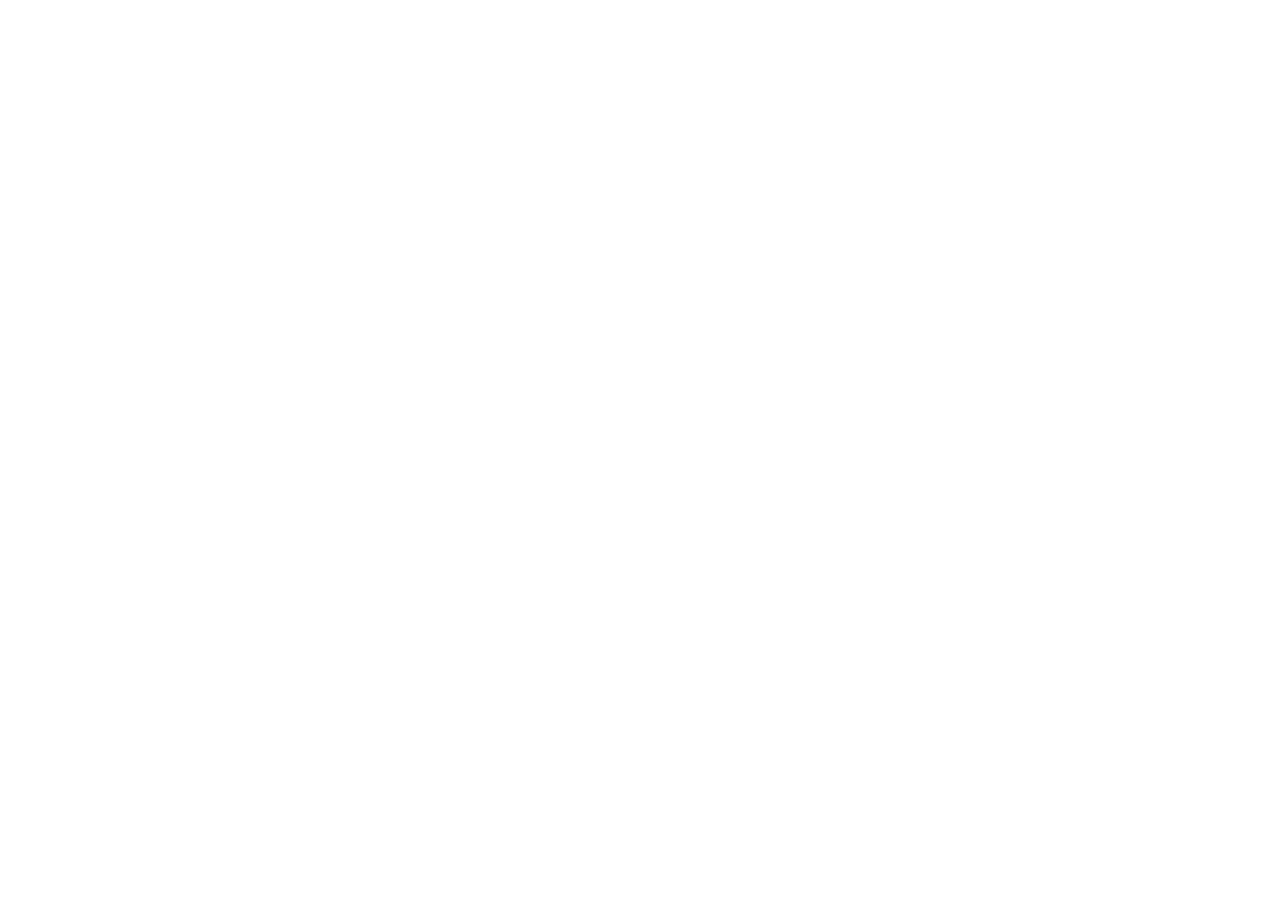
==== index.html @ 09ace7fa "First Add" ====
<!DOCTYPE html>
<html lang="en">
<head>
    <meta charset="UTF-8">
    <meta name="viewport" content="width=device-width, initial-scale=1.0">
    <meta http-equiv="X-UA-Compatible" content="ie=edge">
    <link rel="stylesheet" href="style.css">
    <title>Arrayuppg</title>
</head>
<body>
    
</body>
</html>
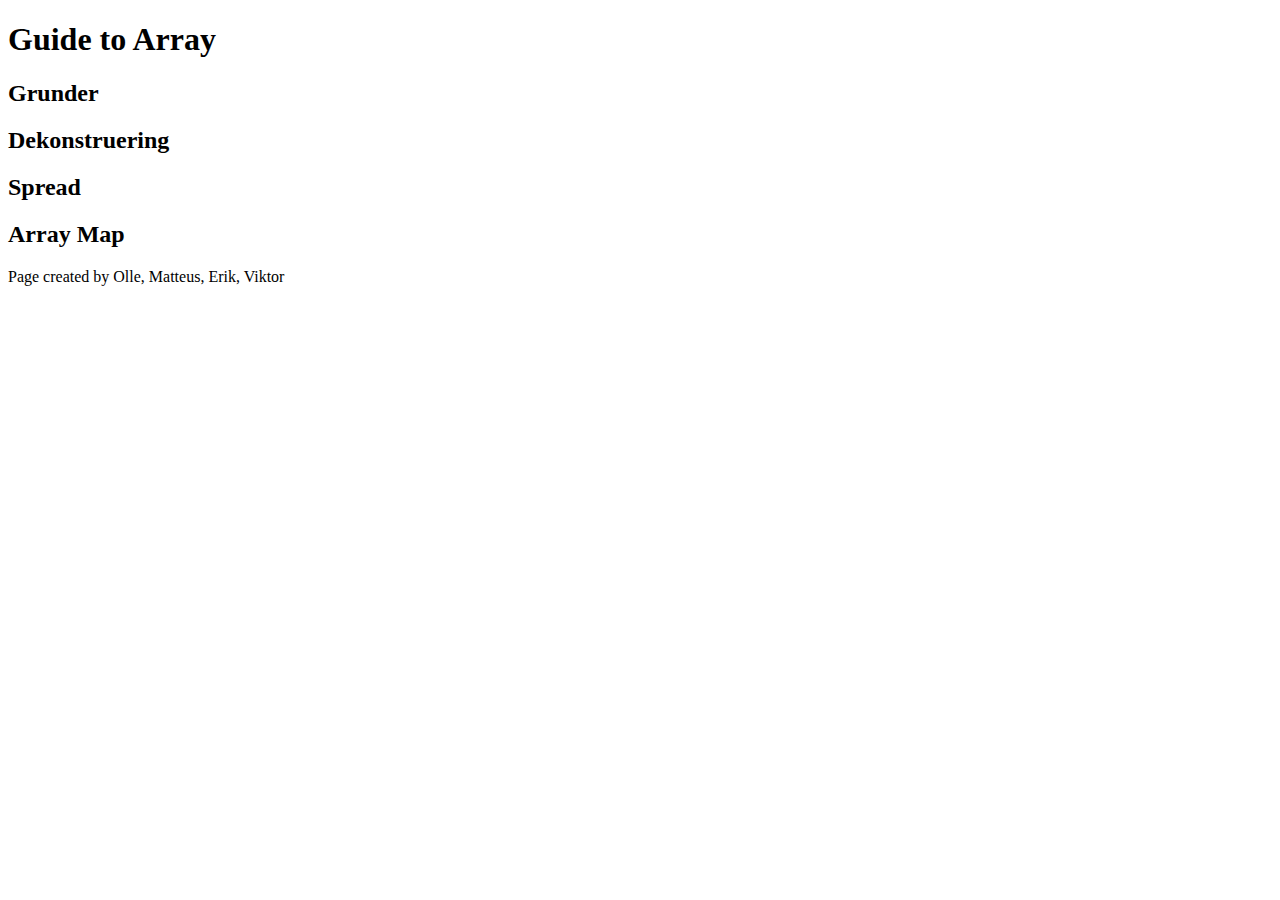
==== commit 65d5a9df: "Initial page structure push" ====
--- a/index.html
+++ b/index.html
@@ -8,6 +8,17 @@
     <title>Arrayuppg</title>
 </head>
 <body>
-    
+    <header>
+      <h1>Guide to Array</h1>
+    </header>
+    <div class="container">
+        <div class="Grunder"><h2>Grunder</h2></div>
+        <div class="Dekonstruering"><h2>Dekonstruering</h2></div>
+        <div class="Spread"><h2>Spread</h2></div>
+        <div class="Array Map"><h2>Array Map</h2></div>
+      </div>
+    <footer>
+        <p>Page created by Olle, Matteus, Erik, Viktor</p>
+    </footer>
 </body>
 </html>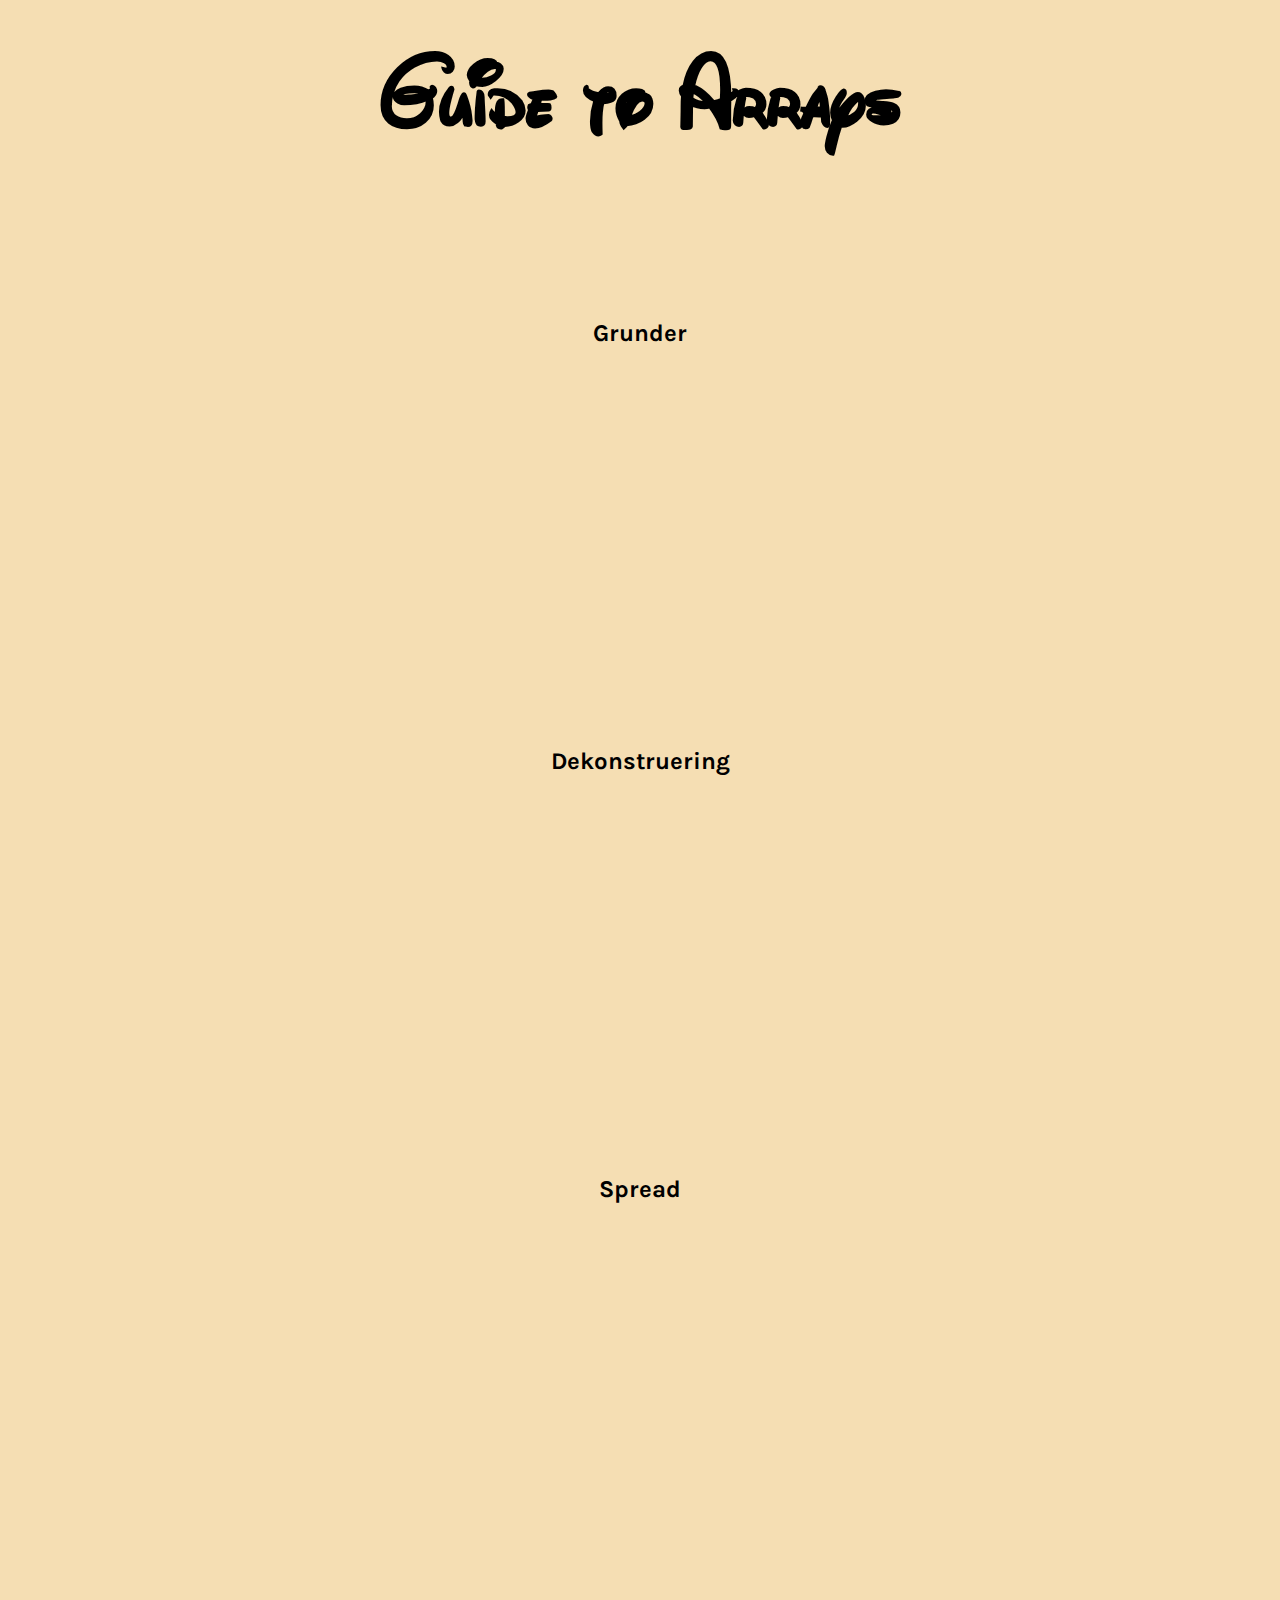
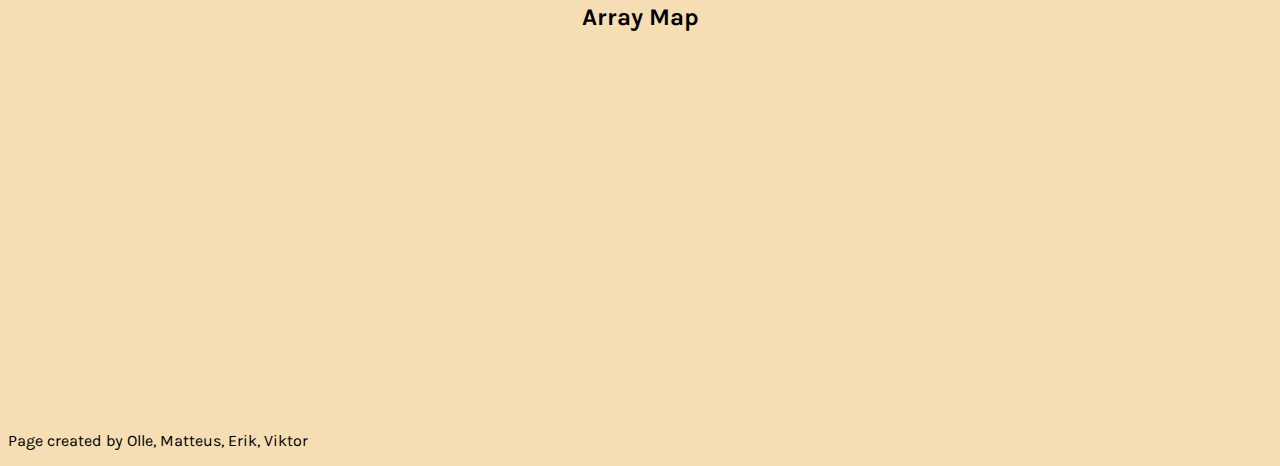
==== commit d20bede6: "Add files via upload" ====
--- a/index.html
+++ b/index.html
@@ -9,13 +9,42 @@
 </head>
 <body>
     <header>
-      <h1>Guide to Array</h1>
+      <h1>Guide to Arrays</h1>
     </header>
     <div class="container">
-        <div class="Grunder"><h2>Grunder</h2></div>
-        <div class="Dekonstruering"><h2>Dekonstruering</h2></div>
-        <div class="Spread"><h2>Spread</h2></div>
-        <div class="Array Map"><h2>Array Map</h2></div>
+
+        <li class="Grunder">
+          <h2>Grunder</h2>
+          <p>
+            
+          </p>
+        </li>
+
+        <li class="Dekonstruering">
+          <h2>Dekonstruering</h2>
+          <p> 
+
+          </p>
+        </li>
+
+
+        <li class="Spread">
+          <h2>Spread</h2>
+          <p>
+
+          </p>
+        </li>
+
+
+        <li class="ArrayMap">
+          <h2>Array Map</h2>
+          <p>
+
+
+          </p>
+        </li>
+
+
       </div>
     <footer>
         <p>Page created by Olle, Matteus, Erik, Viktor</p>
--- a/style.css
+++ b/style.css
@@ -0,0 +1,61 @@
+@font-face{
+    font-family: KarlaB;
+    src:url(Karla-Bold.ttf)
+}
+
+@font-face{
+    font-family: Karla;
+    src:url(Karla-Regular.ttf)
+}
+
+@font-face{
+    font-family: Walt;
+    src:url(waltograph42.otf)
+}
+
+body{
+    background-color: wheat;
+}
+
+.container{
+
+}
+
+.Grunder{
+
+}
+
+.Dekonstruering{
+
+}
+
+.Spread{
+
+}
+
+.ArrayMap{
+
+}
+
+h1{
+    text-align: center;
+    font-size: 100px;
+    margin-bottom: 175px;
+    font-family: Walt;
+}
+
+li{
+    list-style: none;
+    margin-bottom: 400px;
+    
+}
+
+li h2{
+    text-align: center;
+    margin-bottom: 75px;
+    font-family: KarlaB;
+}
+
+p{
+    font-family: Karla;
+}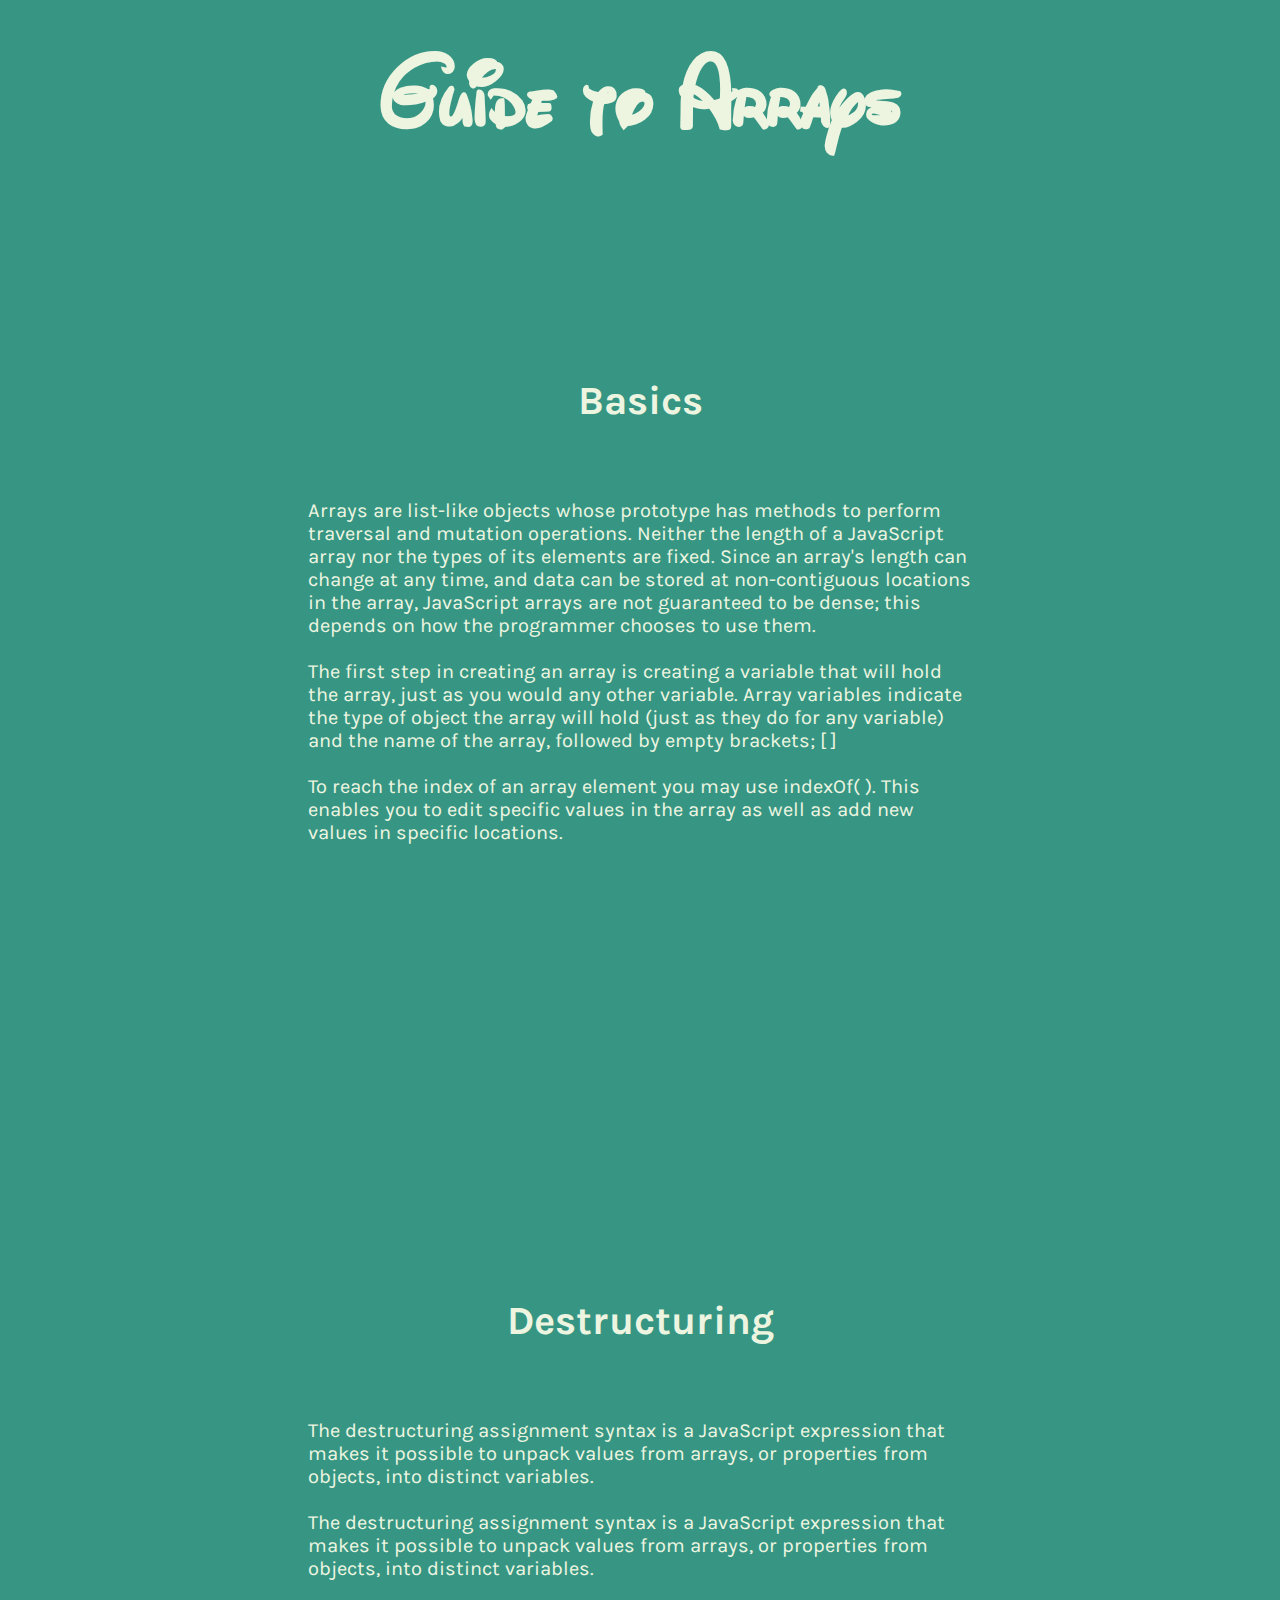
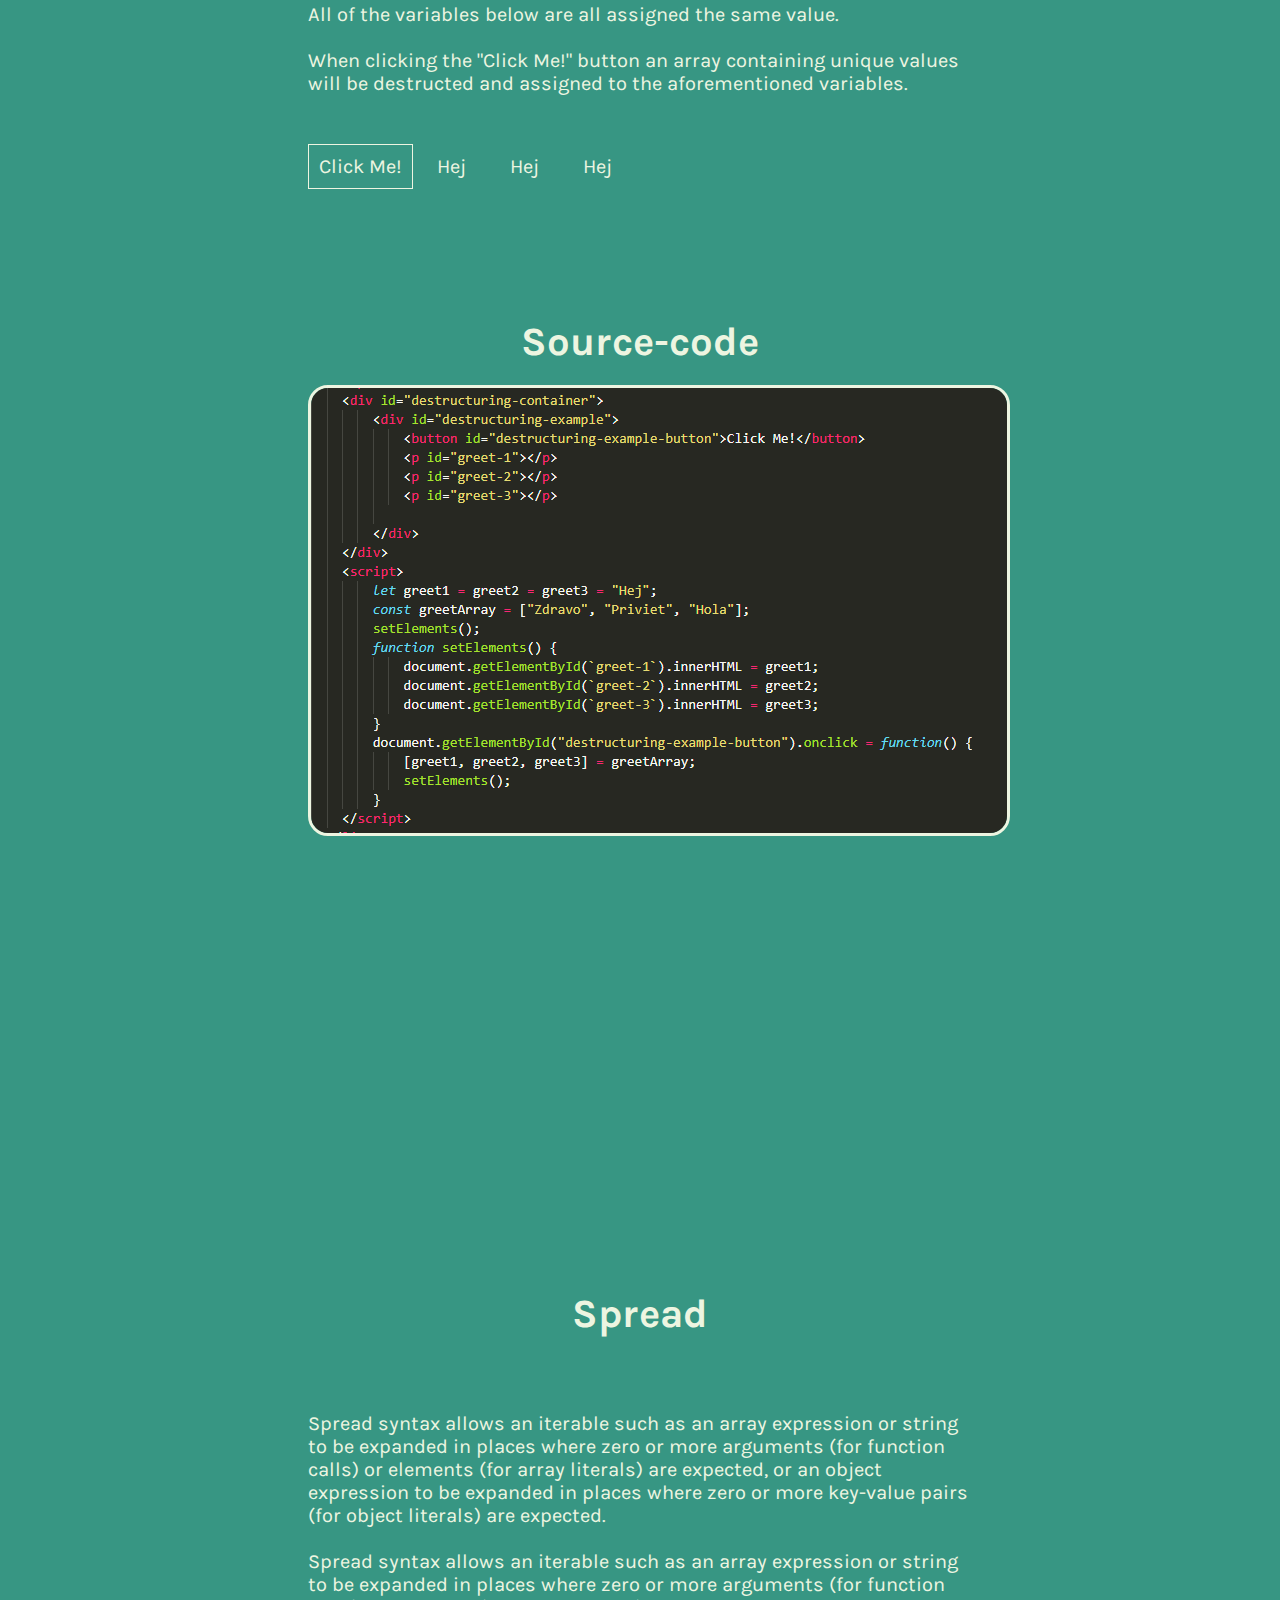
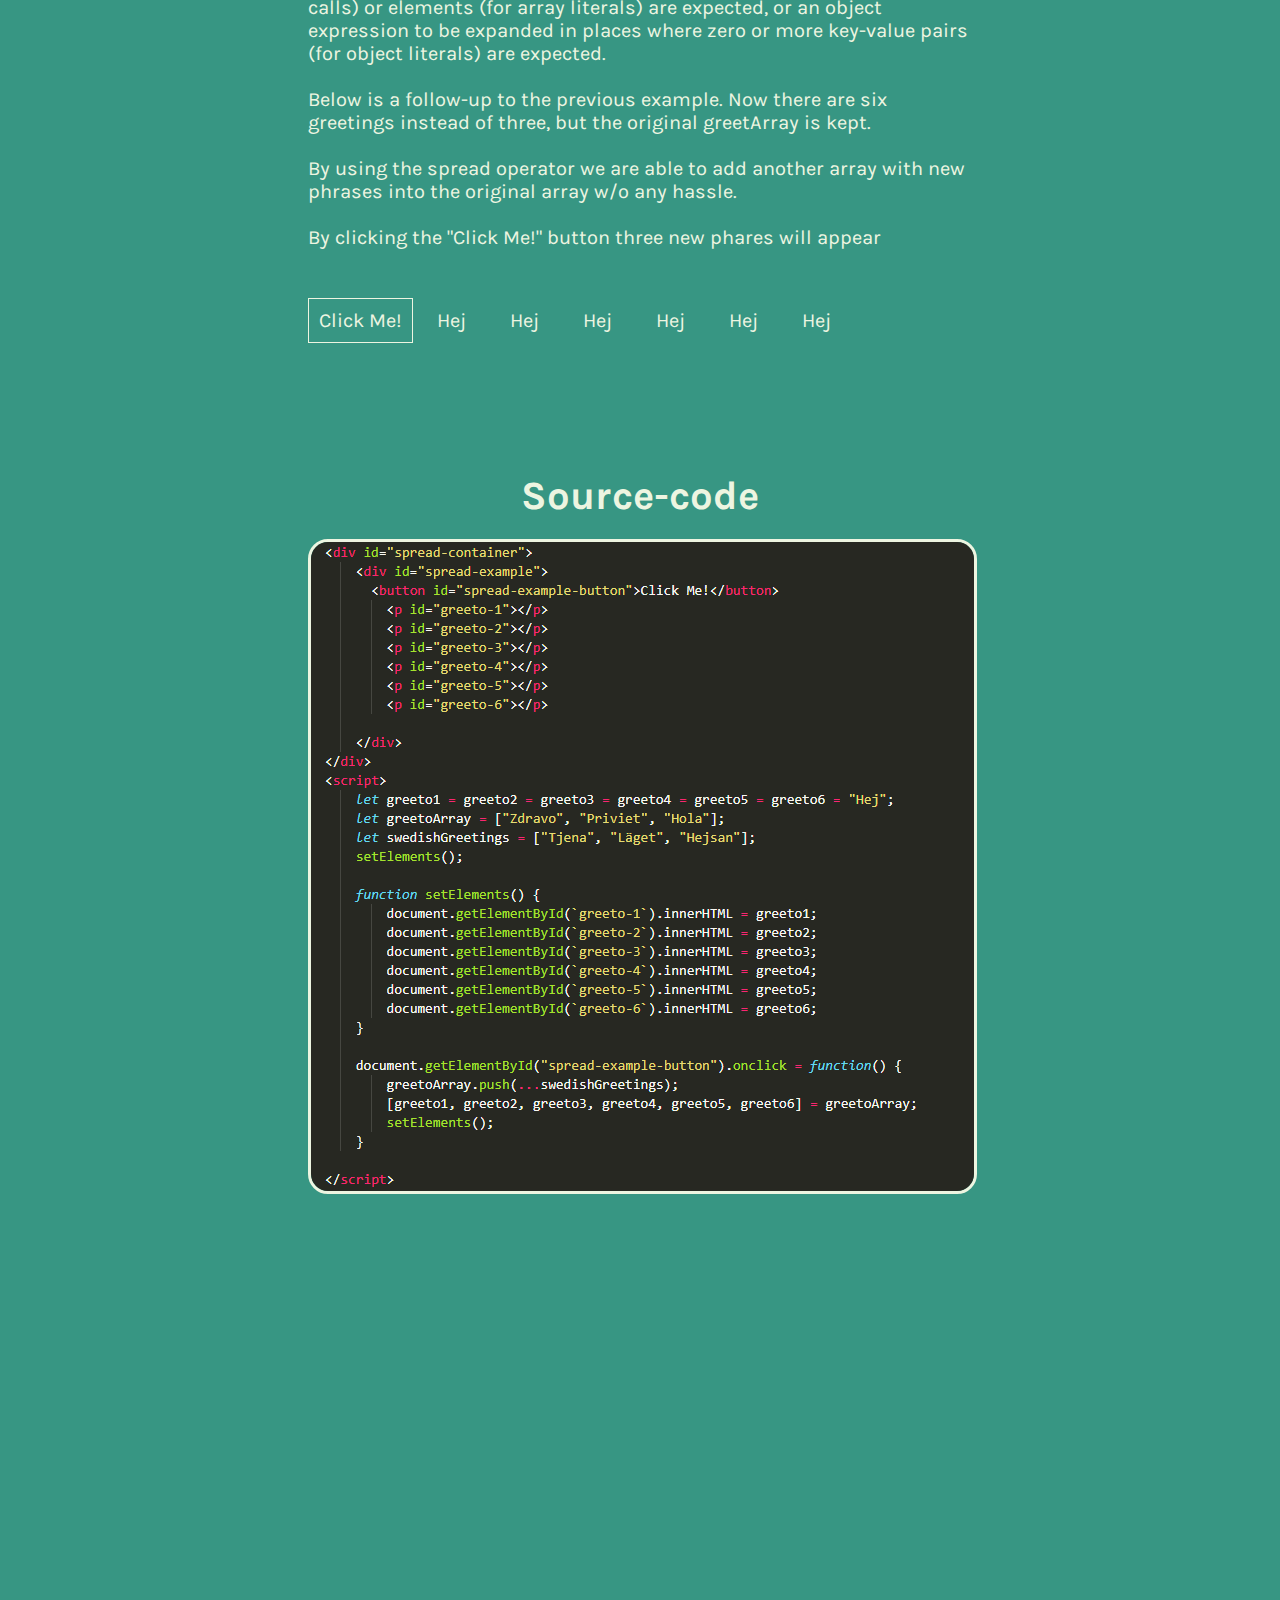
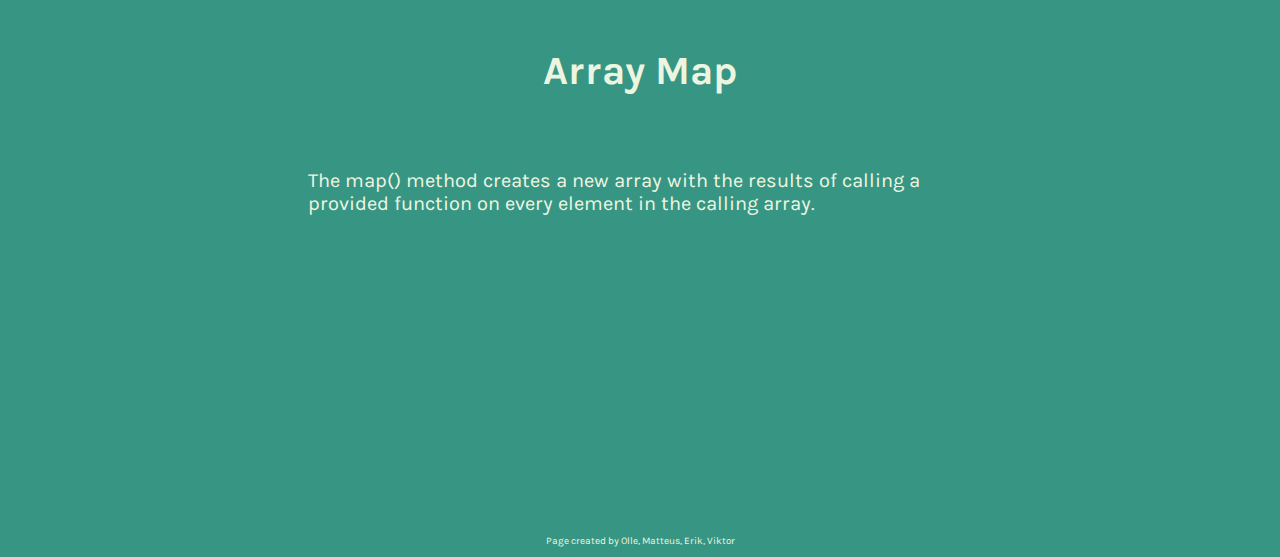
==== commit cf34c849: "Add files via upload" ====
--- a/index.html
+++ b/index.html
@@ -14,31 +14,148 @@
     <div class="container">
 
         <li class="Grunder">
-          <h2>Grunder</h2>
+          <h2>Basics</h2>
           <p>
-            
+              Arrays are list-like objects whose prototype 
+              has methods to perform traversal and mutation 
+              operations. Neither the length of a JavaScript 
+              array nor the types of its elements are fixed. 
+              Since an array's length can change at any time, 
+              and data can be stored at non-contiguous locations
+               in the array, JavaScript arrays are not guaranteed 
+               to be dense; this depends on how the programmer 
+               chooses to use them.
+               <br><br>
+               The first step in creating an array is creating a 
+               variable that will hold the array, just as you would 
+               any other variable. Array variables indicate the type 
+               of object the array will hold (just as they do for any 
+               variable) and the name of the array, followed by empty 
+               brackets; [ ]
+              <br><br>
+              To reach the index of an array element you may use indexOf( ). 
+              This enables you to edit specific values in the array as well 
+              as add new values in specific locations. 
+
           </p>
         </li>
 
         <li class="Dekonstruering">
-          <h2>Dekonstruering</h2>
+          <h2>Destructuring</h2>
           <p> 
-
+              The destructuring assignment syntax is a 
+              JavaScript expression that makes it possible to 
+              unpack values from arrays, or properties from objects, 
+              into distinct variables.
+              <br><br>
+              The destructuring assignment syntax is a JavaScript 
+              expression that makes it possible to unpack values 
+              from arrays, or properties from objects, into distinct 
+              variables.
+              <br><br>
+              All of the variables below are all assigned the same value.
+              <br><br>
+              When clicking the "Click Me!" button an array containing 
+              unique values will be destructed and assigned to the aforementioned 
+              variables.
           </p>
+          <div id="destructuring-container">
+              <div id="destructuring-example">
+                  <button id="destructuring-example-button">Click Me!</button>
+                  <p id="greet-1"></p>
+                  <p id="greet-2"></p>
+                  <p id="greet-3"></p>
+                  
+              </div>
+          </div>
+          <script>
+              let greet1 = greet2 = greet3 = "Hej";
+              const greetArray = ["Zdravo", "Priviet", "Hola"];
+              setElements();
+              function setElements() {
+                  document.getElementById(`greet-1`).innerHTML = greet1;
+                  document.getElementById(`greet-2`).innerHTML = greet2;
+                  document.getElementById(`greet-3`).innerHTML = greet3;
+              }
+              document.getElementById("destructuring-example-button").onclick = function() {
+                  [greet1, greet2, greet3] = greetArray;
+                  setElements();
+              }
+          </script>
+          <h2>Source-code</h2>
+          <img src="Skärmklipp-destructuring.PNG"/>
         </li>
-
 
         <li class="Spread">
           <h2>Spread</h2>
           <p>
-
+              Spread syntax allows an iterable such as an array expression 
+              or string to be expanded in places where zero or more arguments 
+              (for function calls) or elements (for array literals) are expected, 
+              or an object expression to be expanded in places where zero or more 
+              key-value pairs (for object literals) are expected.
+              <br><br>
+              Spread syntax allows an iterable such as an array expression or 
+              string to be expanded in places where zero or more arguments (for 
+              function calls) or elements (for array literals) are expected, or 
+              an object expression to be expanded in places where zero or more 
+              key-value pairs (for object literals) are expected.
+              <br><br>
+              Below is a follow-up to the previous example. Now there are six 
+              greetings instead of three, but the original greetArray is kept.
+              <br><br>
+              By using the spread operator we are able to add another array 
+              with new phrases into the original array w/o any hassle.
+              <br><br>
+              By clicking the "Click Me!" button three new phares will appear
           </p>
+          <div id="spread-container">
+              <div id="spread-example">
+                <button id="spread-example-button">Click Me!</button>
+                  <p id="greeto-1"></p>
+                  <p id="greeto-2"></p>
+                  <p id="greeto-3"></p>
+                  <p id="greeto-4"></p>
+                  <p id="greeto-5"></p>
+                  <p id="greeto-6"></p>
+                  
+              </div>
+          </div>
+          <script>
+              let greeto1 = greeto2 = greeto3 = greeto4 = greeto5 = greeto6 = "Hej";
+              let greetoArray = ["Zdravo", "Priviet", "Hola"];
+              let swedishGreetings = ["Tjena", "Läget", "Hejsan"];
+              setElements();
+          
+              function setElements() {
+                  document.getElementById(`greeto-1`).innerHTML = greeto1;
+                  document.getElementById(`greeto-2`).innerHTML = greeto2;
+                  document.getElementById(`greeto-3`).innerHTML = greeto3;
+                  document.getElementById(`greeto-4`).innerHTML = greeto4;
+                  document.getElementById(`greeto-5`).innerHTML = greeto5;
+                  document.getElementById(`greeto-6`).innerHTML = greeto6;
+              }
+          
+              document.getElementById("spread-example-button").onclick = function() {
+                  greetoArray.push(...swedishGreetings);
+                  [greeto1, greeto2, greeto3, greeto4, greeto5, greeto6] = greetoArray;
+                  setElements();
+              }
+                  
+          </script>
+          <h2>Source-code</h2>
+          <img src="Skärmklipp-Spread.PNG"/>
+      
         </li>
 
 
         <li class="ArrayMap">
           <h2>Array Map</h2>
           <p>
+              The map() method creates a new array with the results of 
+              calling a provided function on every element in the calling 
+              array.
+
 
 
           </p>
--- a/style.css
+++ b/style.css
@@ -13,49 +13,90 @@
     src:url(waltograph42.otf)
 }
 
-body{
-    background-color: wheat;
+@font-face{
+    font-family: MN;
+    src:url(Mella\ Nissa.ttf)
 }
 
-.container{
-
+body{
+    background-color: #379683;
+    color:#edf5e1;
 }
 
-.Grunder{
-
-}
-
-.Dekonstruering{
-
-}
-
-.Spread{
-
-}
-
-.ArrayMap{
-
-}
 
 h1{
     text-align: center;
     font-size: 100px;
-    margin-bottom: 175px;
+    margin-bottom: 100px;
     font-family: Walt;
+    color: #edf5e1;
 }
 
 li{
     list-style: none;
-    margin-bottom: 400px;
-    
+    margin-bottom: 200px;
+    padding: 100px;
+    margin-left: 200px;
+    margin-right: 200px
 }
+
+li p{
+    font-size: 20px;
+}
+
 
 li h2{
     text-align: center;
     margin-bottom: 75px;
     font-family: KarlaB;
+    font-size: 40px;
+    color: #edf5e1;
 }
 
 p{
     font-family: Karla;
-}+}
+
+footer{
+    font-size: 10px;
+    text-align: center;
+}
+
+#greet-1, #greet-2, #greet-3, #greet-4, #greet-5, #greet-6, #greeto-1, #greeto-2, #greeto-3, #greeto-4, #greeto-5, #greeto-6 {
+    display: inline-block;
+    padding: 20px;
+}
+
+#destructuring-example-button, #spread-example-button{
+    color:#edf5e1;
+    background-color:transparent;
+    padding: 10px;
+    border: 1px solid #edf5e1;
+    font-family: Karla;
+    font-size: 20px;
+    transition: .5s;
+    outline: none;
+}
+
+#destructuring-example-button:hover, #spread-example-button:hover{
+transform: scale(1.1);
+transition: .5s;
+cursor: pointer;
+}
+
+img{
+    margin: 20px;
+    display: block;
+    margin-left: auto;
+    margin-right: auto;
+    border: 3px solid #edf5e1;
+    border-radius: 20px;
+}
+
+li h2:nth-of-type(2){
+    margin-bottom: 10px;
+    margin-top: 100px;
+}
+
+
+
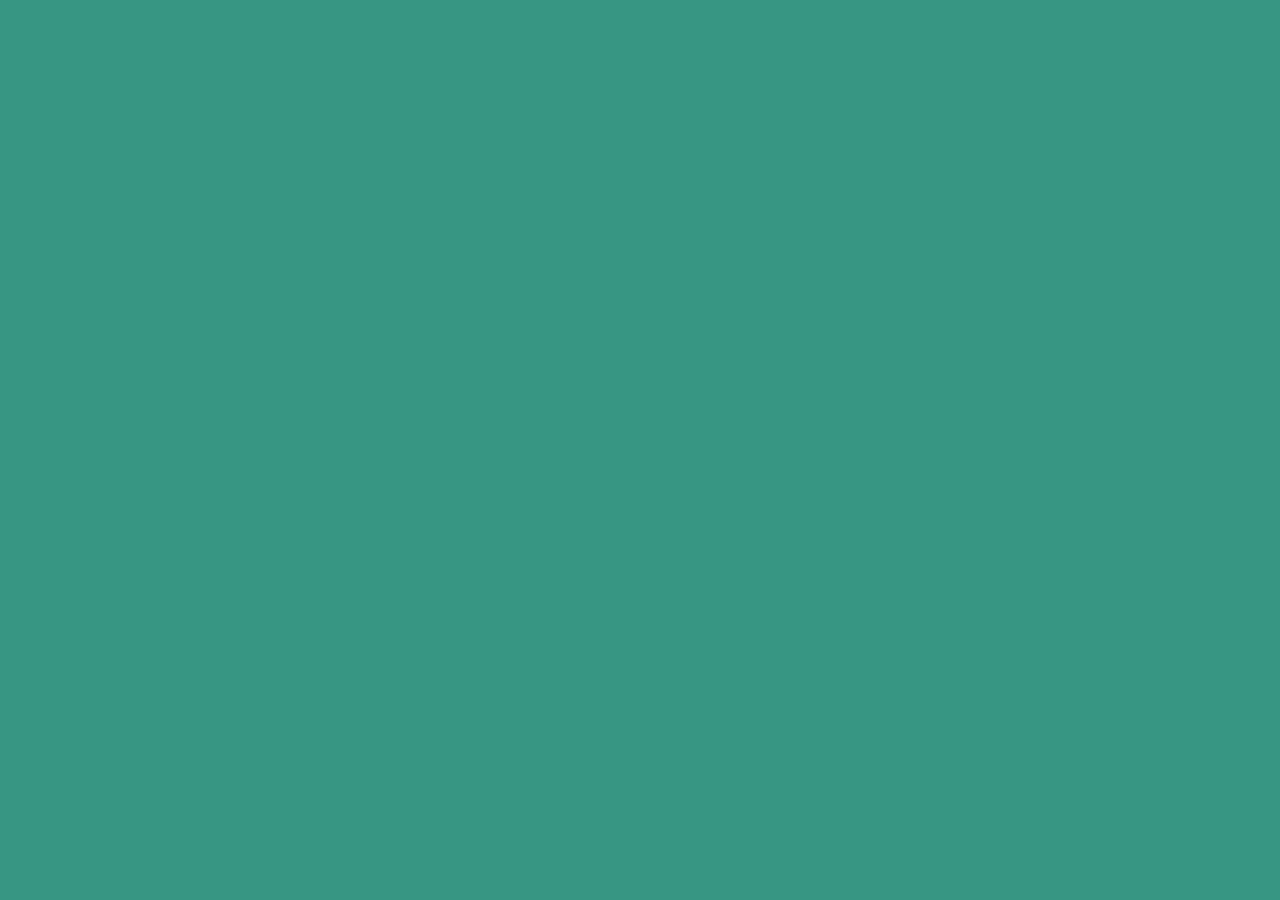
==== commit 87d28975: "array map" ====
--- a/index.html
+++ b/index.html
@@ -5,166 +5,11 @@
     <meta name="viewport" content="width=device-width, initial-scale=1.0">
     <meta http-equiv="X-UA-Compatible" content="ie=edge">
     <link rel="stylesheet" href="style.css">
+    <script src="array_map.js"></script>
     <title>Arrayuppg</title>
 </head>
 <body>
-    <header>
-      <h1>Guide to Arrays</h1>
-    </header>
-    <div class="container">
-
-        <li class="Grunder">
-          <h2>Basics</h2>
-          <p>
-              Arrays are list-like objects whose prototype 
-              has methods to perform traversal and mutation 
-              operations. Neither the length of a JavaScript 
-              array nor the types of its elements are fixed. 
-              Since an array's length can change at any time, 
-              and data can be stored at non-contiguous locations
-               in the array, JavaScript arrays are not guaranteed 
-               to be dense; this depends on how the programmer 
-               chooses to use them.
-               <br><br>
-               The first step in creating an array is creating a 
-               variable that will hold the array, just as you would 
-               any other variable. Array variables indicate the type 
-               of object the array will hold (just as they do for any 
-               variable) and the name of the array, followed by empty 
-               brackets; [ ]
-              <br><br>
-              To reach the index of an array element you may use indexOf( ). 
-              This enables you to edit specific values in the array as well 
-              as add new values in specific locations. 
-
-          </p>
-        </li>
-
-        <li class="Dekonstruering">
-          <h2>Destructuring</h2>
-          <p> 
-              The destructuring assignment syntax is a 
-              JavaScript expression that makes it possible to 
-              unpack values from arrays, or properties from objects, 
-              into distinct variables.
-              <br><br>
-              The destructuring assignment syntax is a JavaScript 
-              expression that makes it possible to unpack values 
-              from arrays, or properties from objects, into distinct 
-              variables.
-              <br><br>
-              All of the variables below are all assigned the same value.
-              <br><br>
-              When clicking the "Click Me!" button an array containing 
-              unique values will be destructed and assigned to the aforementioned 
-              variables.
-          </p>
-          <div id="destructuring-container">
-              <div id="destructuring-example">
-                  <button id="destructuring-example-button">Click Me!</button>
-                  <p id="greet-1"></p>
-                  <p id="greet-2"></p>
-                  <p id="greet-3"></p>
-                  
-              </div>
-          </div>
-          <script>
-              let greet1 = greet2 = greet3 = "Hej";
-              const greetArray = ["Zdravo", "Priviet", "Hola"];
-              setElements();
-              function setElements() {
-                  document.getElementById(`greet-1`).innerHTML = greet1;
-                  document.getElementById(`greet-2`).innerHTML = greet2;
-                  document.getElementById(`greet-3`).innerHTML = greet3;
-              }
-              document.getElementById("destructuring-example-button").onclick = function() {
-                  [greet1, greet2, greet3] = greetArray;
-                  setElements();
-              }
-          </script>
-          <h2>Source-code</h2>
-          <img src="Skärmklipp-destructuring.PNG"/>
-        </li>
-
-        <li class="Spread">
-          <h2>Spread</h2>
-          <p>
-              Spread syntax allows an iterable such as an array expression 
-              or string to be expanded in places where zero or more arguments 
-              (for function calls) or elements (for array literals) are expected, 
-              or an object expression to be expanded in places where zero or more 
-              key-value pairs (for object literals) are expected.
-              <br><br>
-              Spread syntax allows an iterable such as an array expression or 
-              string to be expanded in places where zero or more arguments (for 
-              function calls) or elements (for array literals) are expected, or 
-              an object expression to be expanded in places where zero or more 
-              key-value pairs (for object literals) are expected.
-              <br><br>
-              Below is a follow-up to the previous example. Now there are six 
-              greetings instead of three, but the original greetArray is kept.
-              <br><br>
-              By using the spread operator we are able to add another array 
-              with new phrases into the original array w/o any hassle.
-              <br><br>
-              By clicking the "Click Me!" button three new phares will appear
-          </p>
-          <div id="spread-container">
-              <div id="spread-example">
-                <button id="spread-example-button">Click Me!</button>
-                  <p id="greeto-1"></p>
-                  <p id="greeto-2"></p>
-                  <p id="greeto-3"></p>
-                  <p id="greeto-4"></p>
-                  <p id="greeto-5"></p>
-                  <p id="greeto-6"></p>
-                  
-              </div>
-          </div>
-          <script>
-              let greeto1 = greeto2 = greeto3 = greeto4 = greeto5 = greeto6 = "Hej";
-              let greetoArray = ["Zdravo", "Priviet", "Hola"];
-              let swedishGreetings = ["Tjena", "Läget", "Hejsan"];
-              setElements();
-          
-              function setElements() {
-                  document.getElementById(`greeto-1`).innerHTML = greeto1;
-                  document.getElementById(`greeto-2`).innerHTML = greeto2;
-                  document.getElementById(`greeto-3`).innerHTML = greeto3;
-                  document.getElementById(`greeto-4`).innerHTML = greeto4;
-                  document.getElementById(`greeto-5`).innerHTML = greeto5;
-                  document.getElementById(`greeto-6`).innerHTML = greeto6;
-              }
-          
-              document.getElementById("spread-example-button").onclick = function() {
-                  greetoArray.push(...swedishGreetings);
-                  [greeto1, greeto2, greeto3, greeto4, greeto5, greeto6] = greetoArray;
-                  setElements();
-              }
-                  
-          </script>
-          <h2>Source-code</h2>
-          <img src="Skärmklipp-Spread.PNG"/>
-      
-        </li>
-
-
-        <li class="ArrayMap">
-          <h2>Array Map</h2>
-          <p>
-              The map() method creates a new array with the results of 
-              calling a provided function on every element in the calling 
-              array.
-
-
-
-          </p>
-        </li>
-
-
-      </div>
-    <footer>
-        <p>Page created by Olle, Matteus, Erik, Viktor</p>
-    </footer>
+ 
+    
 </body>
 </html>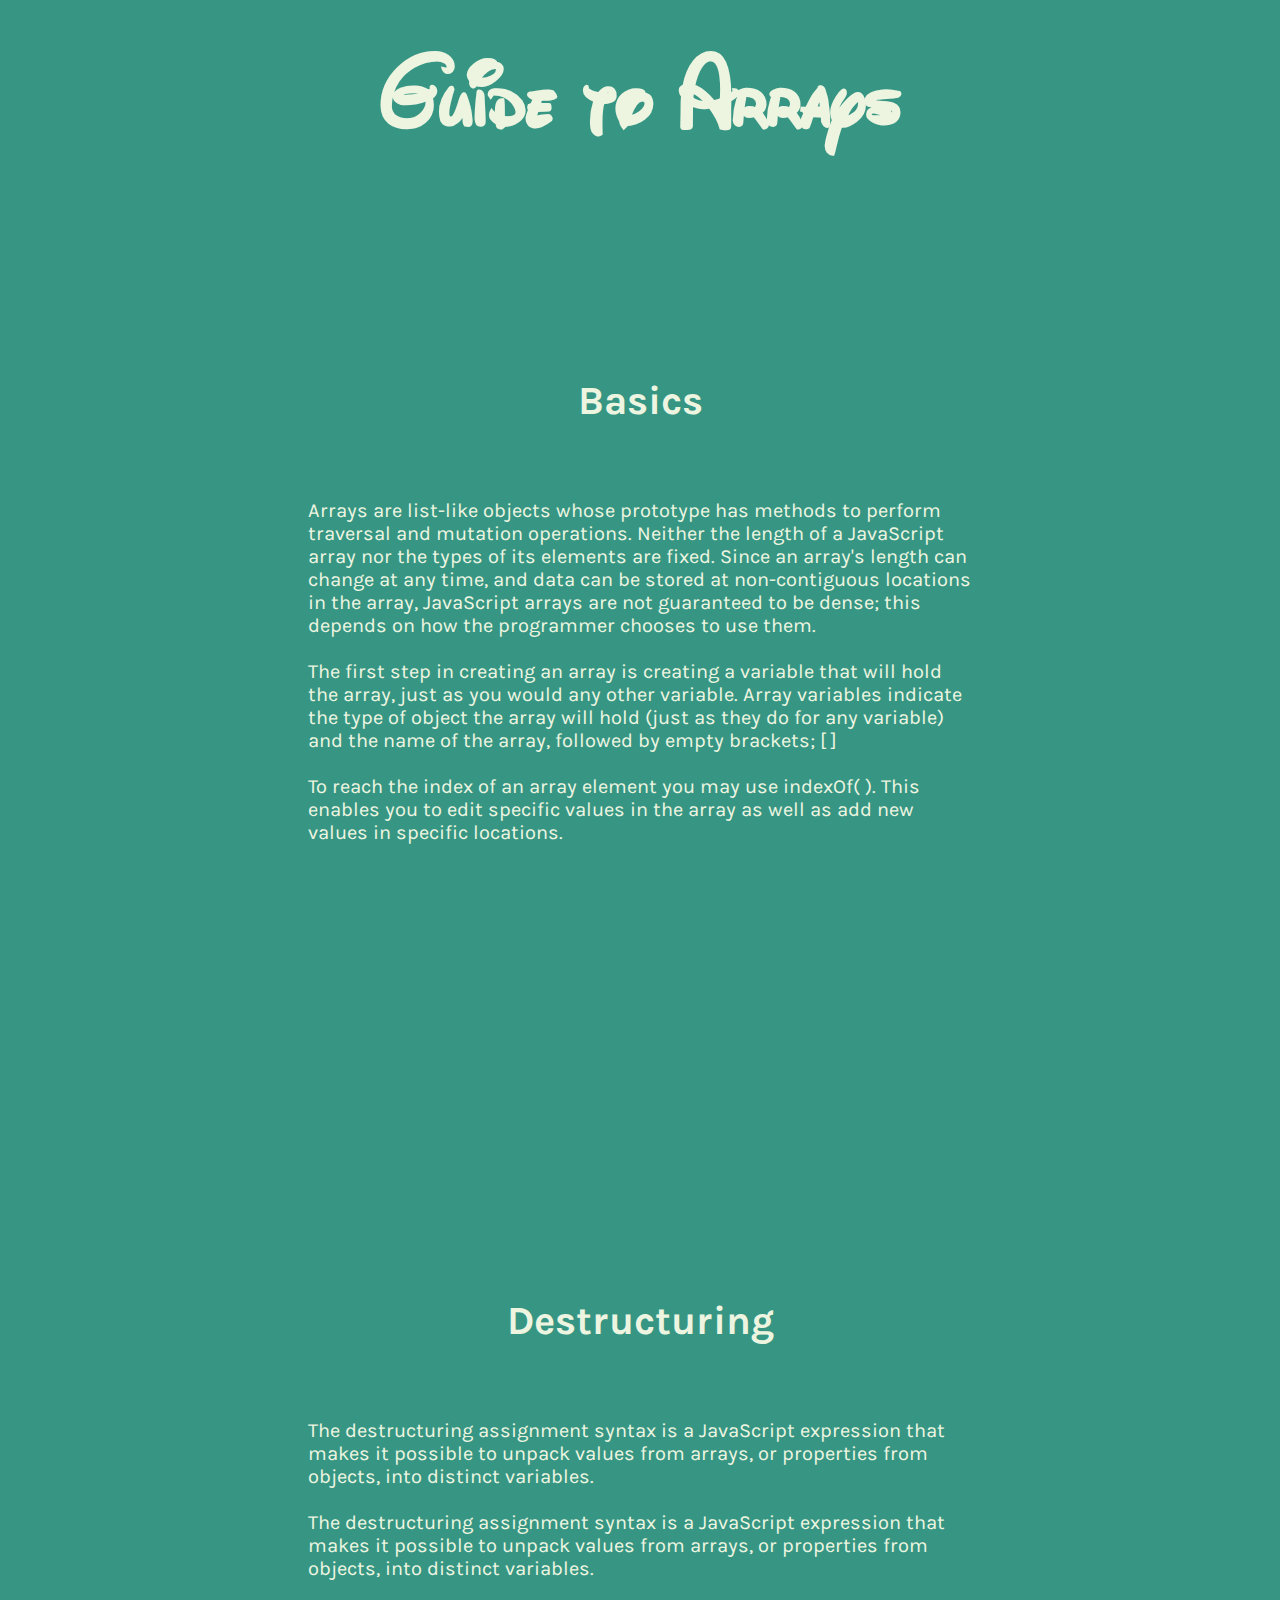
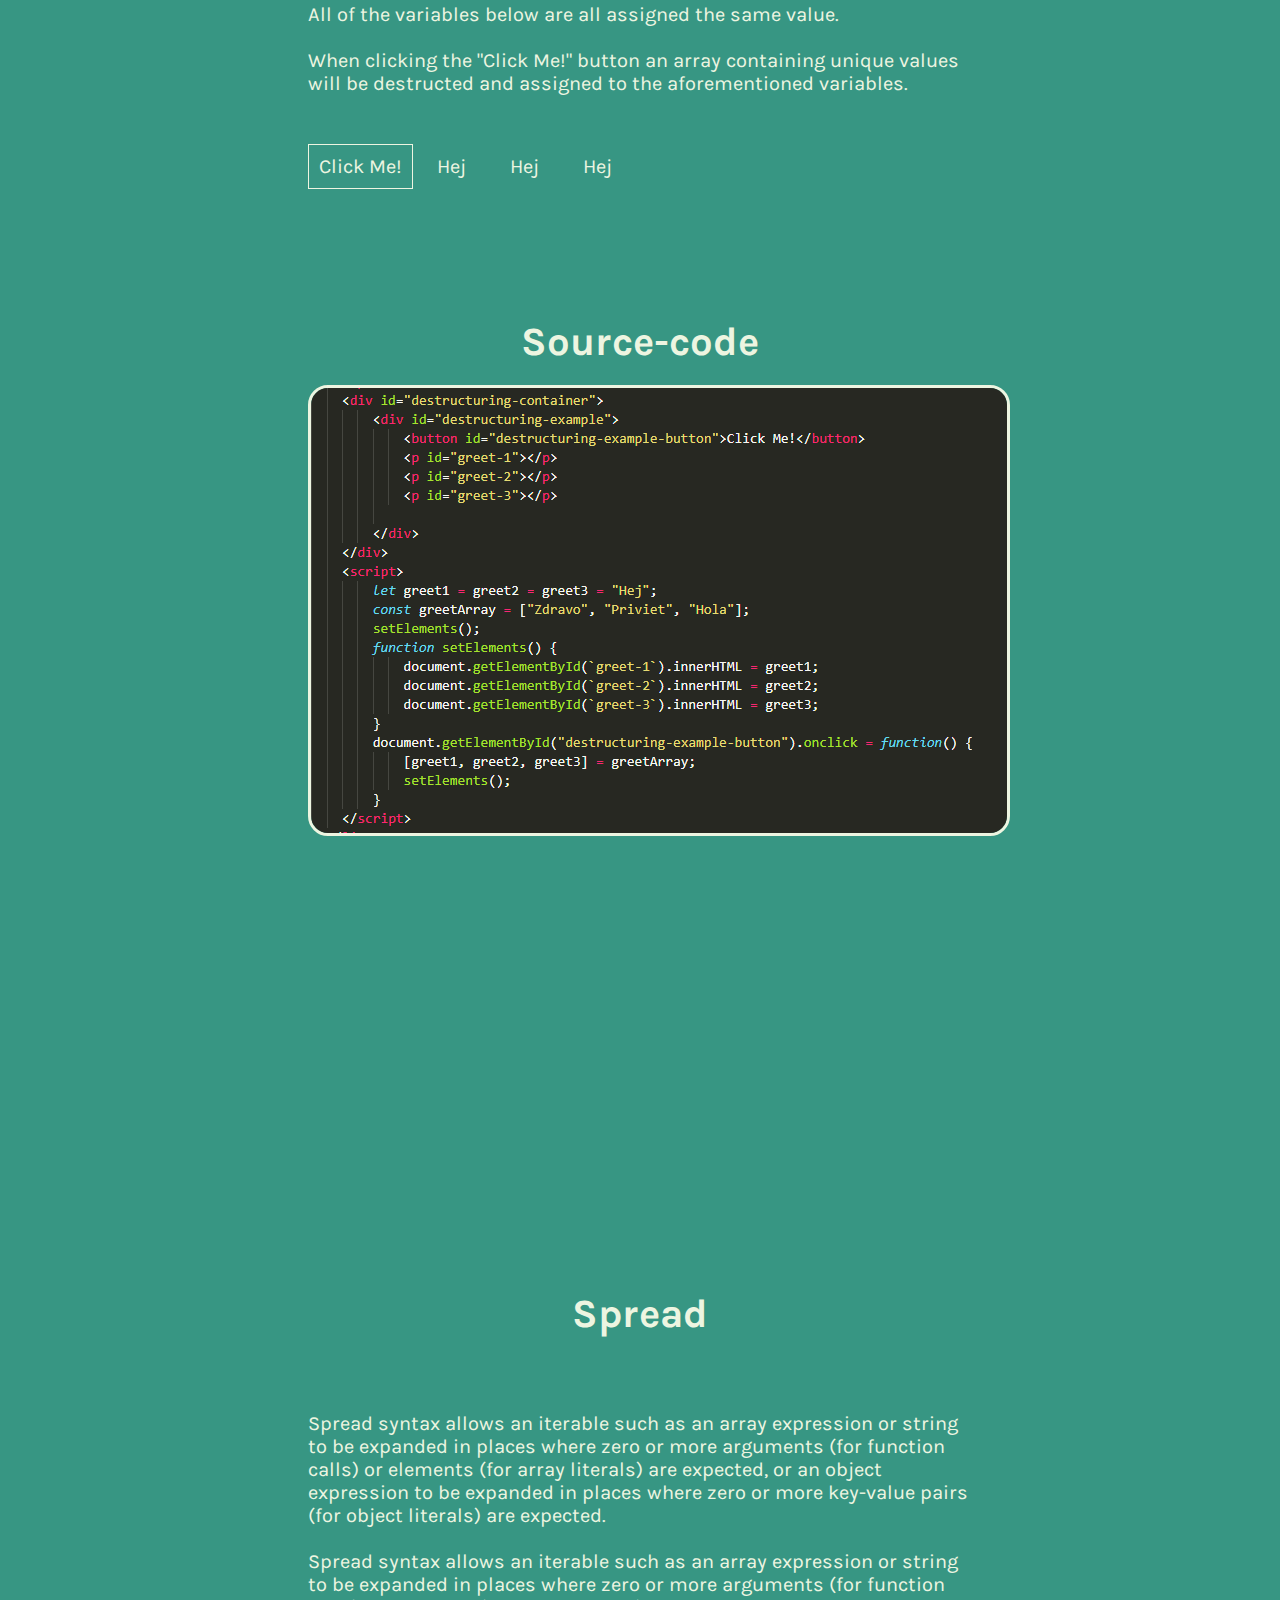
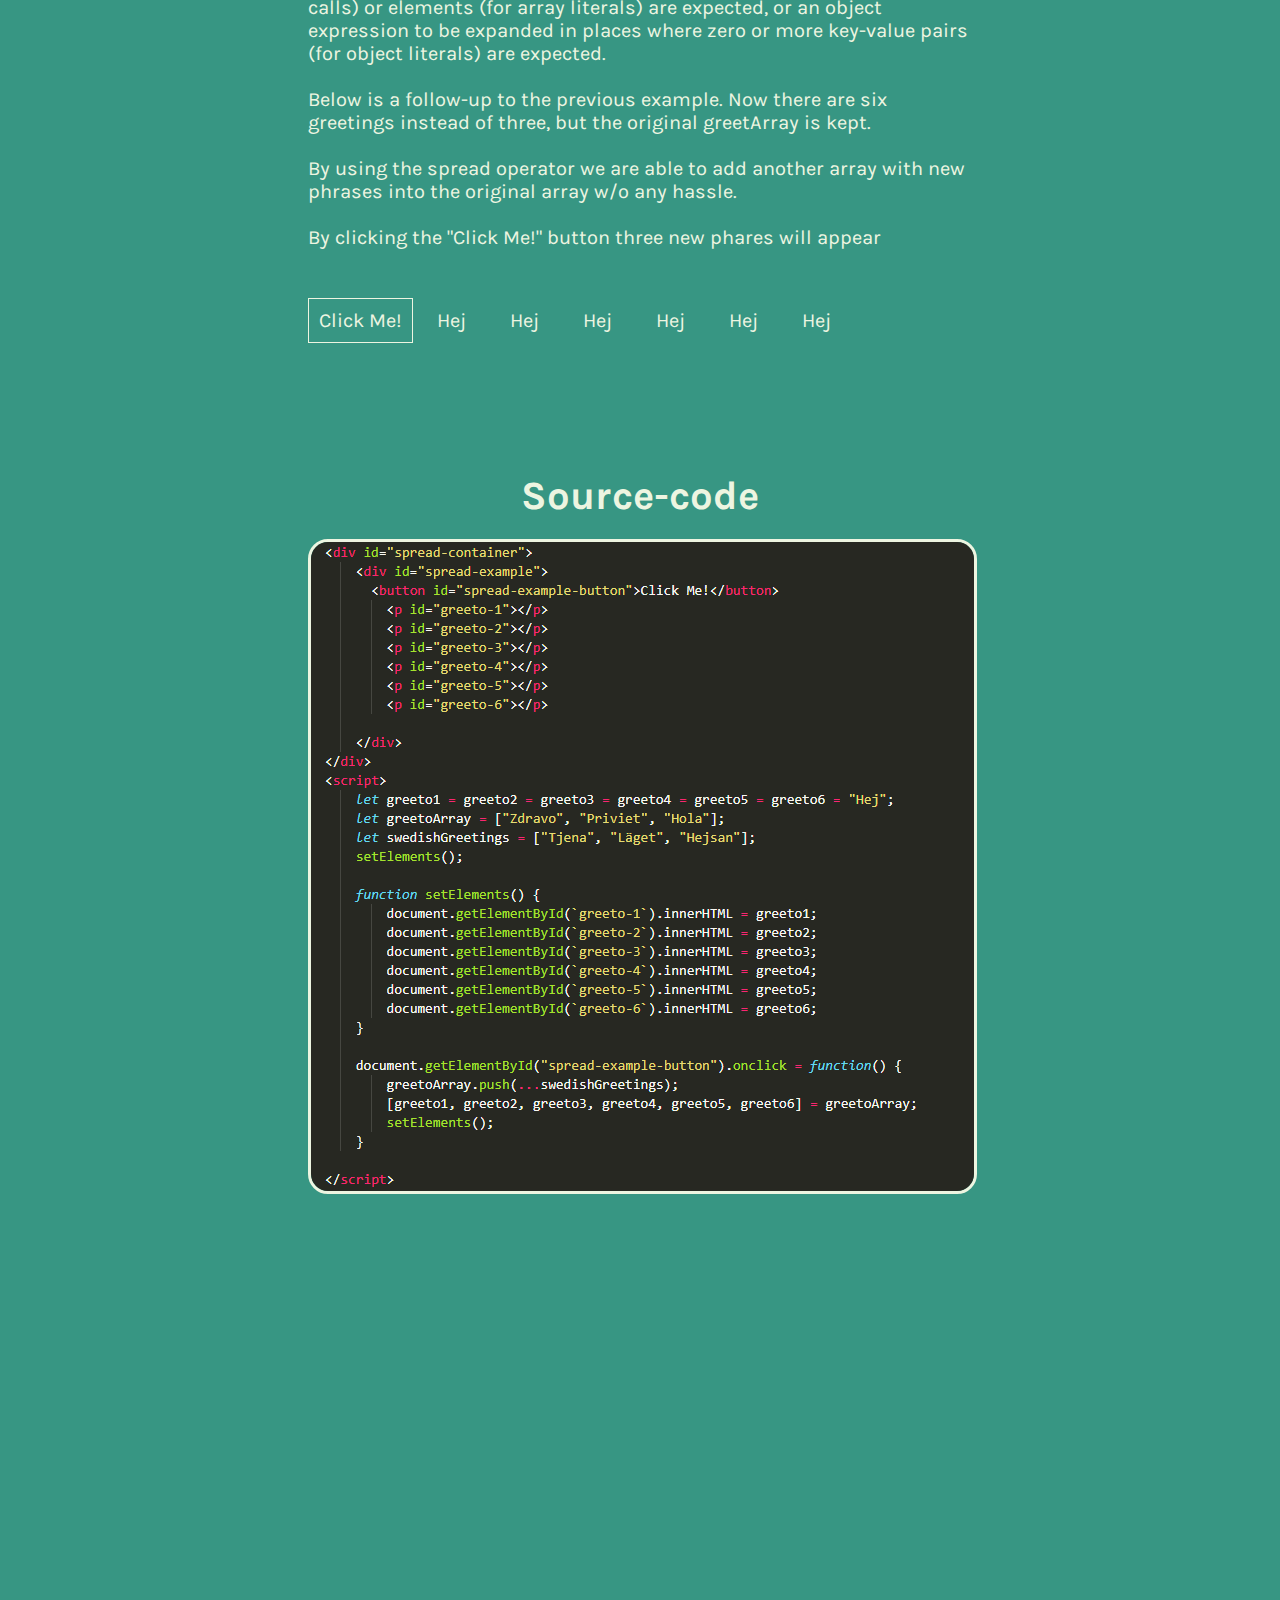
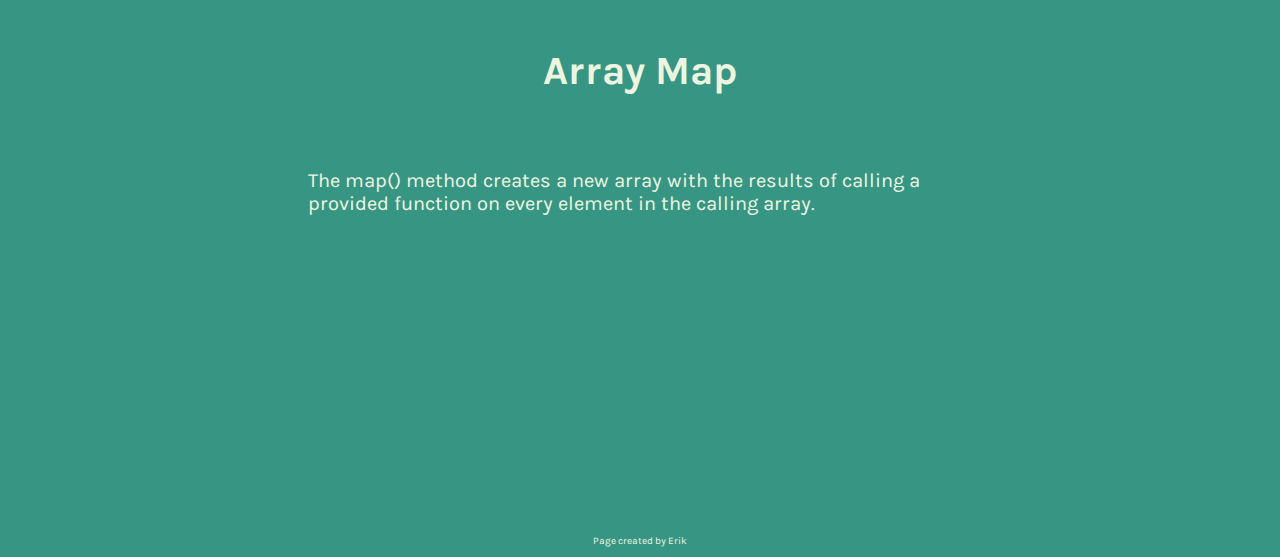
==== commit 437cb90b: "Not a suspicious commit (totally)" ====
--- a/index.html
+++ b/index.html
@@ -5,11 +5,158 @@
     <meta name="viewport" content="width=device-width, initial-scale=1.0">
     <meta http-equiv="X-UA-Compatible" content="ie=edge">
     <link rel="stylesheet" href="style.css">
-    <script src="array_map.js"></script>
     <title>Arrayuppg</title>
 </head>
 <body>
- 
-    
+    <header>
+      <h1>Guide to Arrays</h1>
+    </header>
+    <div class="container">
+
+        <li class="Grunder">
+          <h2>Basics</h2>
+          <p>
+              Arrays are list-like objects whose prototype 
+              has methods to perform traversal and mutation 
+              operations. Neither the length of a JavaScript 
+              array nor the types of its elements are fixed. 
+              Since an array's length can change at any time, 
+              and data can be stored at non-contiguous locations
+               in the array, JavaScript arrays are not guaranteed 
+               to be dense; this depends on how the programmer 
+               chooses to use them.
+               <br><br>
+               The first step in creating an array is creating a 
+               variable that will hold the array, just as you would 
+               any other variable. Array variables indicate the type 
+               of object the array will hold (just as they do for any 
+               variable) and the name of the array, followed by empty 
+               brackets; [ ]
+              <br><br>
+              To reach the index of an array element you may use indexOf( ). 
+              This enables you to edit specific values in the array as well 
+              as add new values in specific locations. 
+
+          </p>
+        </li>
+
+        <li class="Dekonstruering">
+          <h2>Destructuring</h2>
+          <p> 
+              The destructuring assignment syntax is a 
+              JavaScript expression that makes it possible to 
+              unpack values from arrays, or properties from objects, 
+              into distinct variables.
+              <br><br>
+              The destructuring assignment syntax is a JavaScript 
+              expression that makes it possible to unpack values 
+              from arrays, or properties from objects, into distinct 
+              variables.
+              <br><br>
+              All of the variables below are all assigned the same value.
+              <br><br>
+              When clicking the "Click Me!" button an array containing 
+              unique values will be destructed and assigned to the aforementioned 
+              variables.
+          </p>
+          <div id="destructuring-container">
+              <div id="destructuring-example">
+                  <button id="destructuring-example-button">Click Me!</button>
+                  <p id="greet-1"></p>
+                  <p id="greet-2"></p>
+                  <p id="greet-3"></p>
+                  
+              </div>
+          </div>
+          <script>
+              let greet1 = greet2 = greet3 = "Hej";
+              const greetArray = ["Zdravo", "Priviet", "Hola"];
+              setElements();
+              function setElements() {
+                  document.getElementById(`greet-1`).innerHTML = greet1;
+                  document.getElementById(`greet-2`).innerHTML = greet2;
+                  document.getElementById(`greet-3`).innerHTML = greet3;
+              }
+              document.getElementById("destructuring-example-button").onclick = function() {
+                  [greet1, greet2, greet3] = greetArray;
+                  setElements();
+              }
+          </script>
+          <h2>Source-code</h2>
+          <img src="Skärmklipp-destructuring.PNG"/>
+        </li>
+
+        <li class="Spread">
+          <h2>Spread</h2>
+          <p>
+              Spread syntax allows an iterable such as an array expression 
+              or string to be expanded in places where zero or more arguments 
+              (for function calls) or elements (for array literals) are expected, 
+              or an object expression to be expanded in places where zero or more 
+              key-value pairs (for object literals) are expected.
+              <br><br>
+              Spread syntax allows an iterable such as an array expression or 
+              string to be expanded in places where zero or more arguments (for 
+              function calls) or elements (for array literals) are expected, or 
+              an object expression to be expanded in places where zero or more 
+              key-value pairs (for object literals) are expected.
+              <br><br>
+              Below is a follow-up to the previous example. Now there are six 
+              greetings instead of three, but the original greetArray is kept.
+              <br><br>
+              By using the spread operator we are able to add another array 
+              with new phrases into the original array w/o any hassle.
+              <br><br>
+              By clicking the "Click Me!" button three new phares will appear
+          </p>
+          <div id="spread-container">
+              <div id="spread-example">
+                <button id="spread-example-button">Click Me!</button>
+                  <p id="greeto-1"></p>
+                  <p id="greeto-2"></p>
+                  <p id="greeto-3"></p>
+                  <p id="greeto-4"></p>
+                  <p id="greeto-5"></p>
+                  <p id="greeto-6"></p>
+                  
+              </div>
+          </div>
+          <script>
+              let greeto1 = greeto2 = greeto3 = greeto4 = greeto5 = greeto6 = "Hej";
+              let greetoArray = ["Zdravo", "Priviet", "Hola"];
+              let swedishGreetings = ["Tjena", "Läget", "Hejsan"];
+              setElements();
+          
+              function setElements() {
+                  document.getElementById(`greeto-1`).innerHTML = greeto1;
+                  document.getElementById(`greeto-2`).innerHTML = greeto2;
+                  document.getElementById(`greeto-3`).innerHTML = greeto3;
+                  document.getElementById(`greeto-4`).innerHTML = greeto4;
+                  document.getElementById(`greeto-5`).innerHTML = greeto5;
+                  document.getElementById(`greeto-6`).innerHTML = greeto6;
+              }
+          
+              document.getElementById("spread-example-button").onclick = function() {
+                  greetoArray.push(...swedishGreetings);
+                  [greeto1, greeto2, greeto3, greeto4, greeto5, greeto6] = greetoArray;
+                  setElements();
+              }  
+          </script>
+          <h2>Source-code</h2>
+          <img src="Skärmklipp-Spread.PNG"/>
+        </li>
+
+        <li class="ArrayMap">
+          <h2>Array Map</h2>
+          <p>
+              The map() method creates a new array with the results of 
+              calling a provided function on every element in the calling 
+              array.
+          </p>
+        </li>
+      </div>
+    <footer>
+        <p>Page created by Erik</p>
+    </footer>
 </body>
 </html>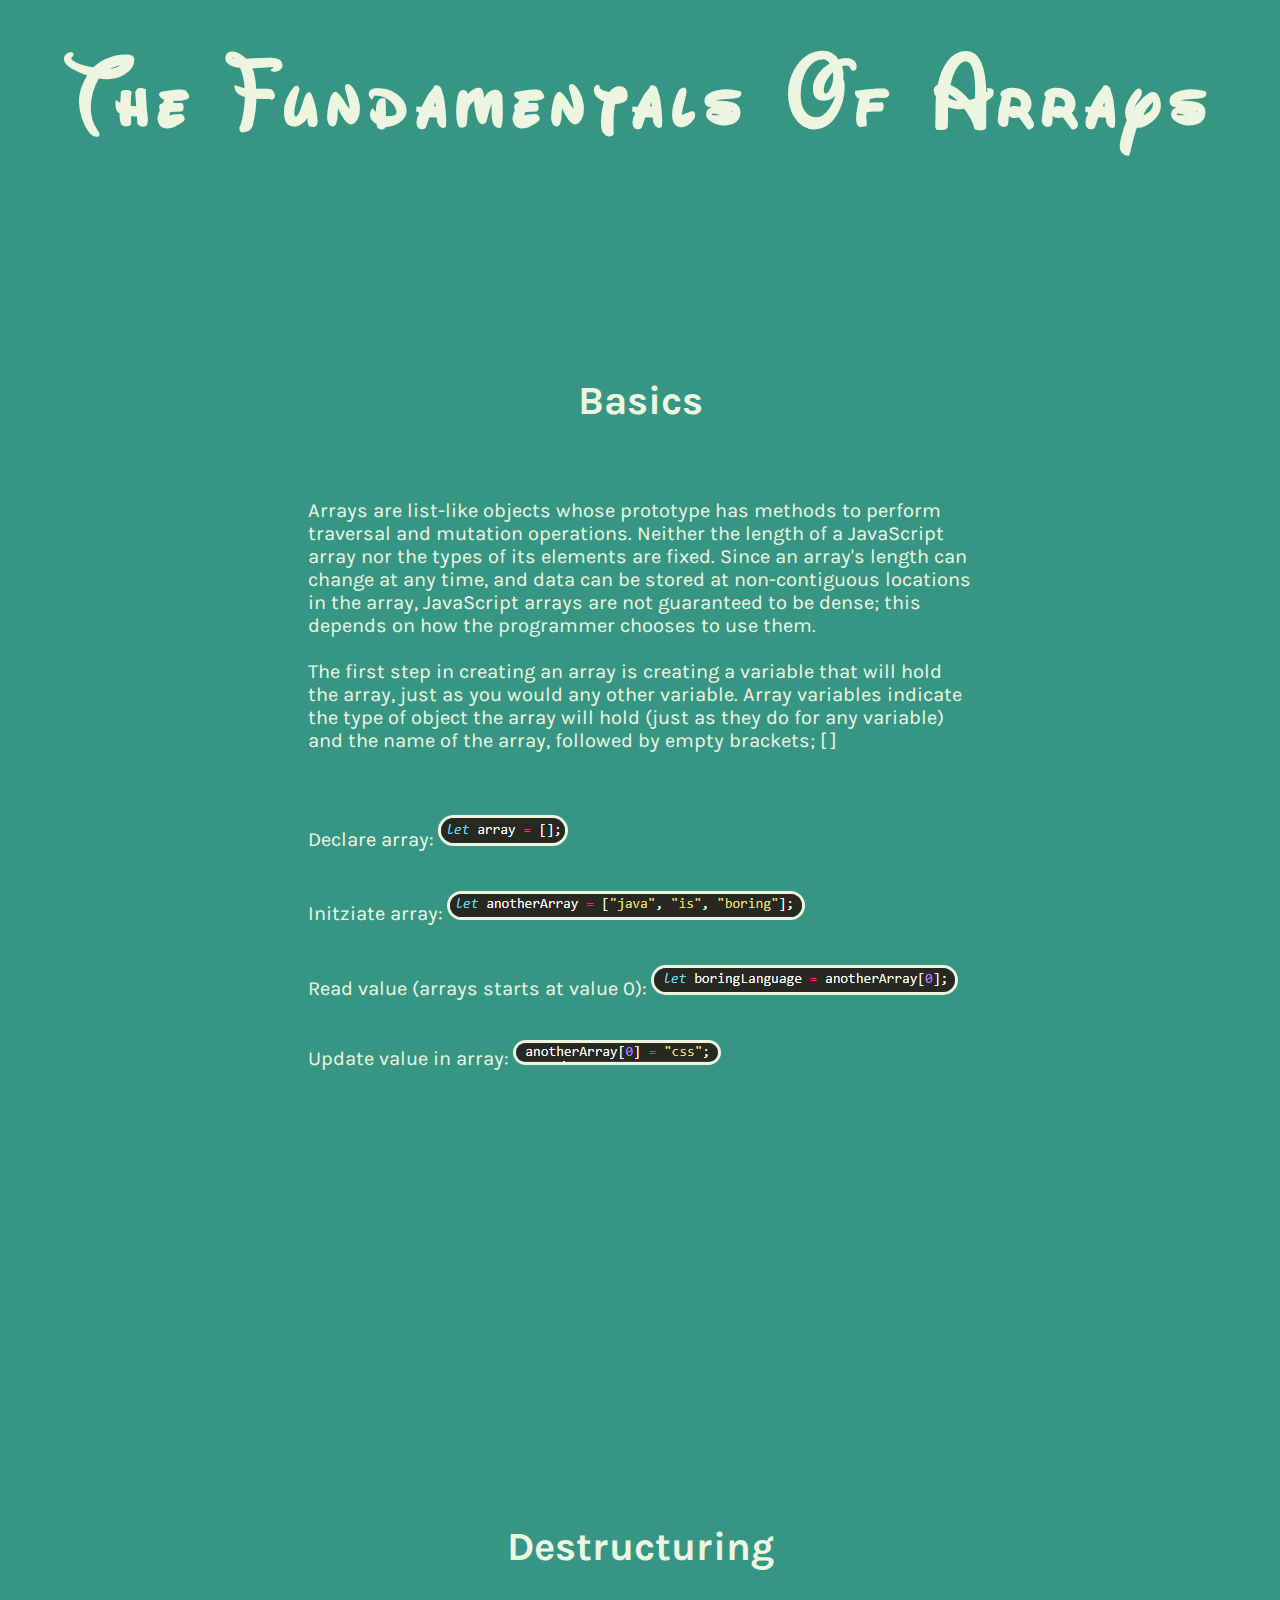
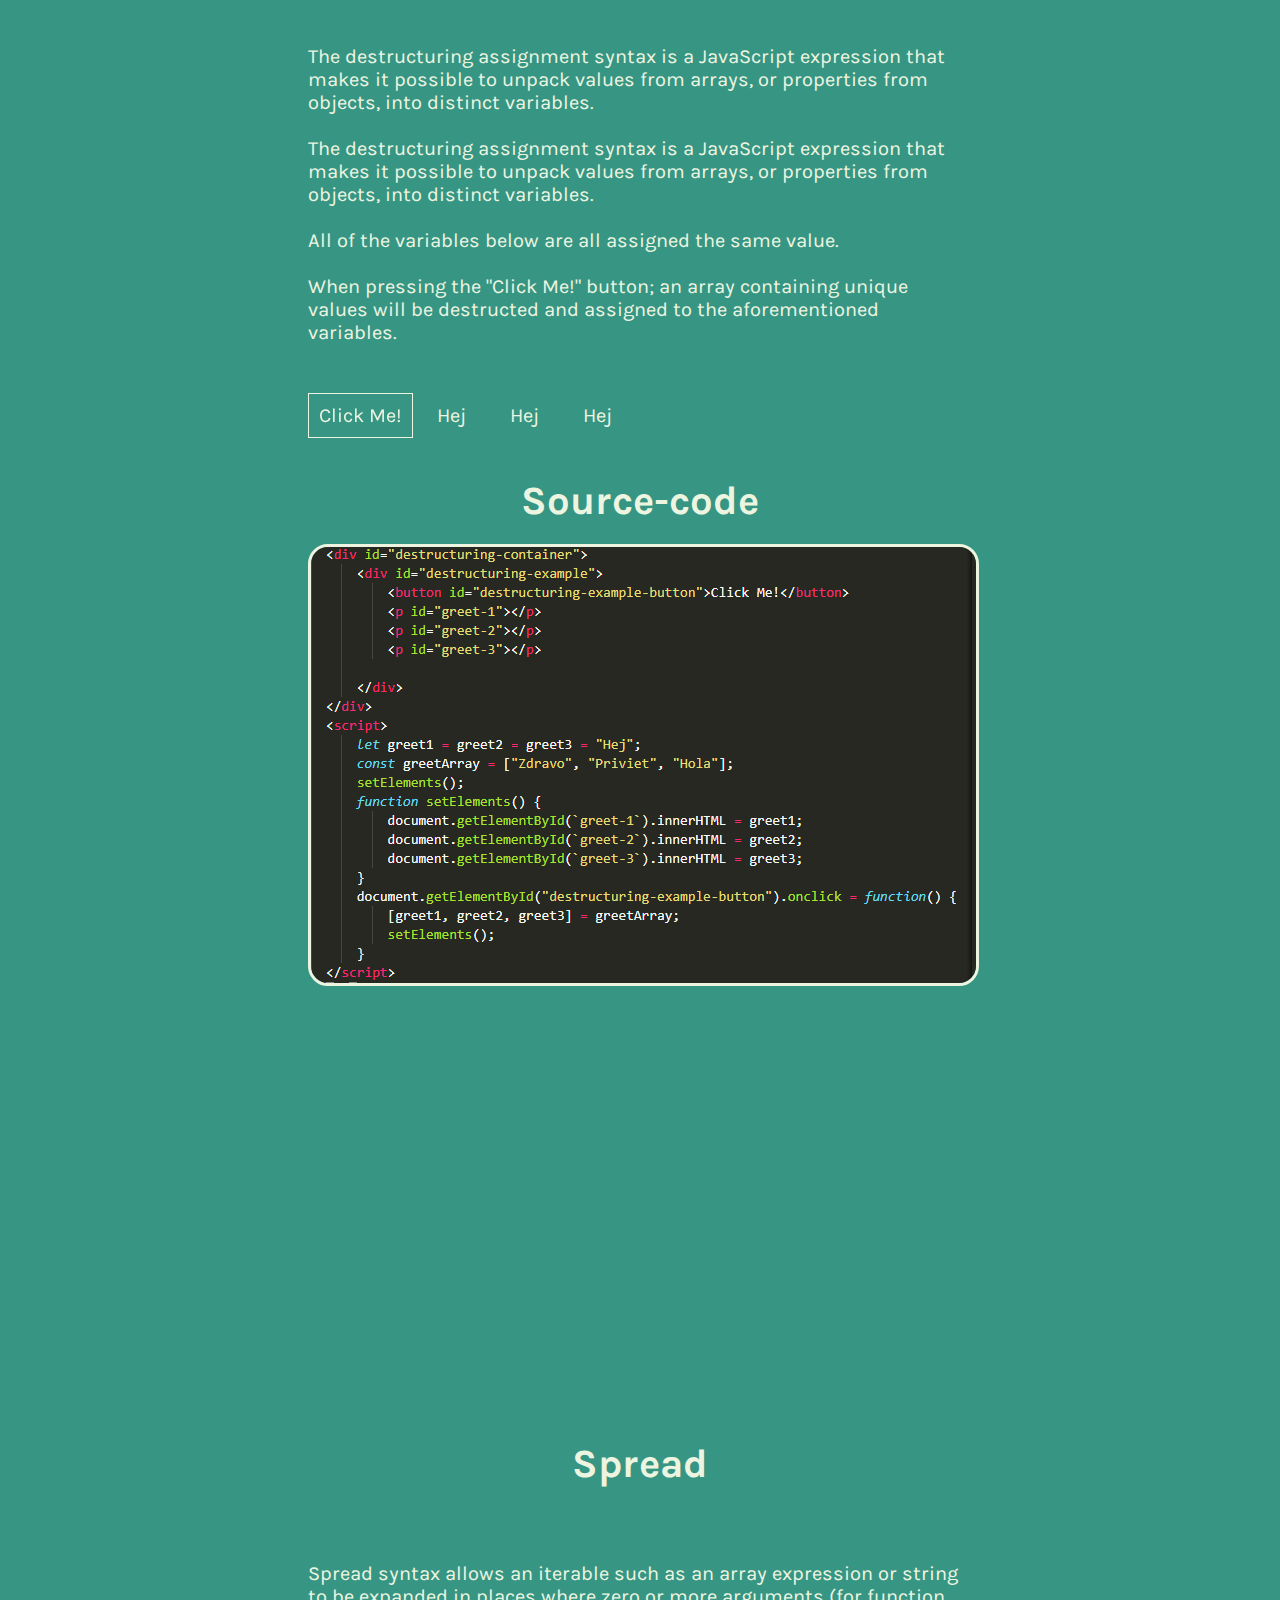
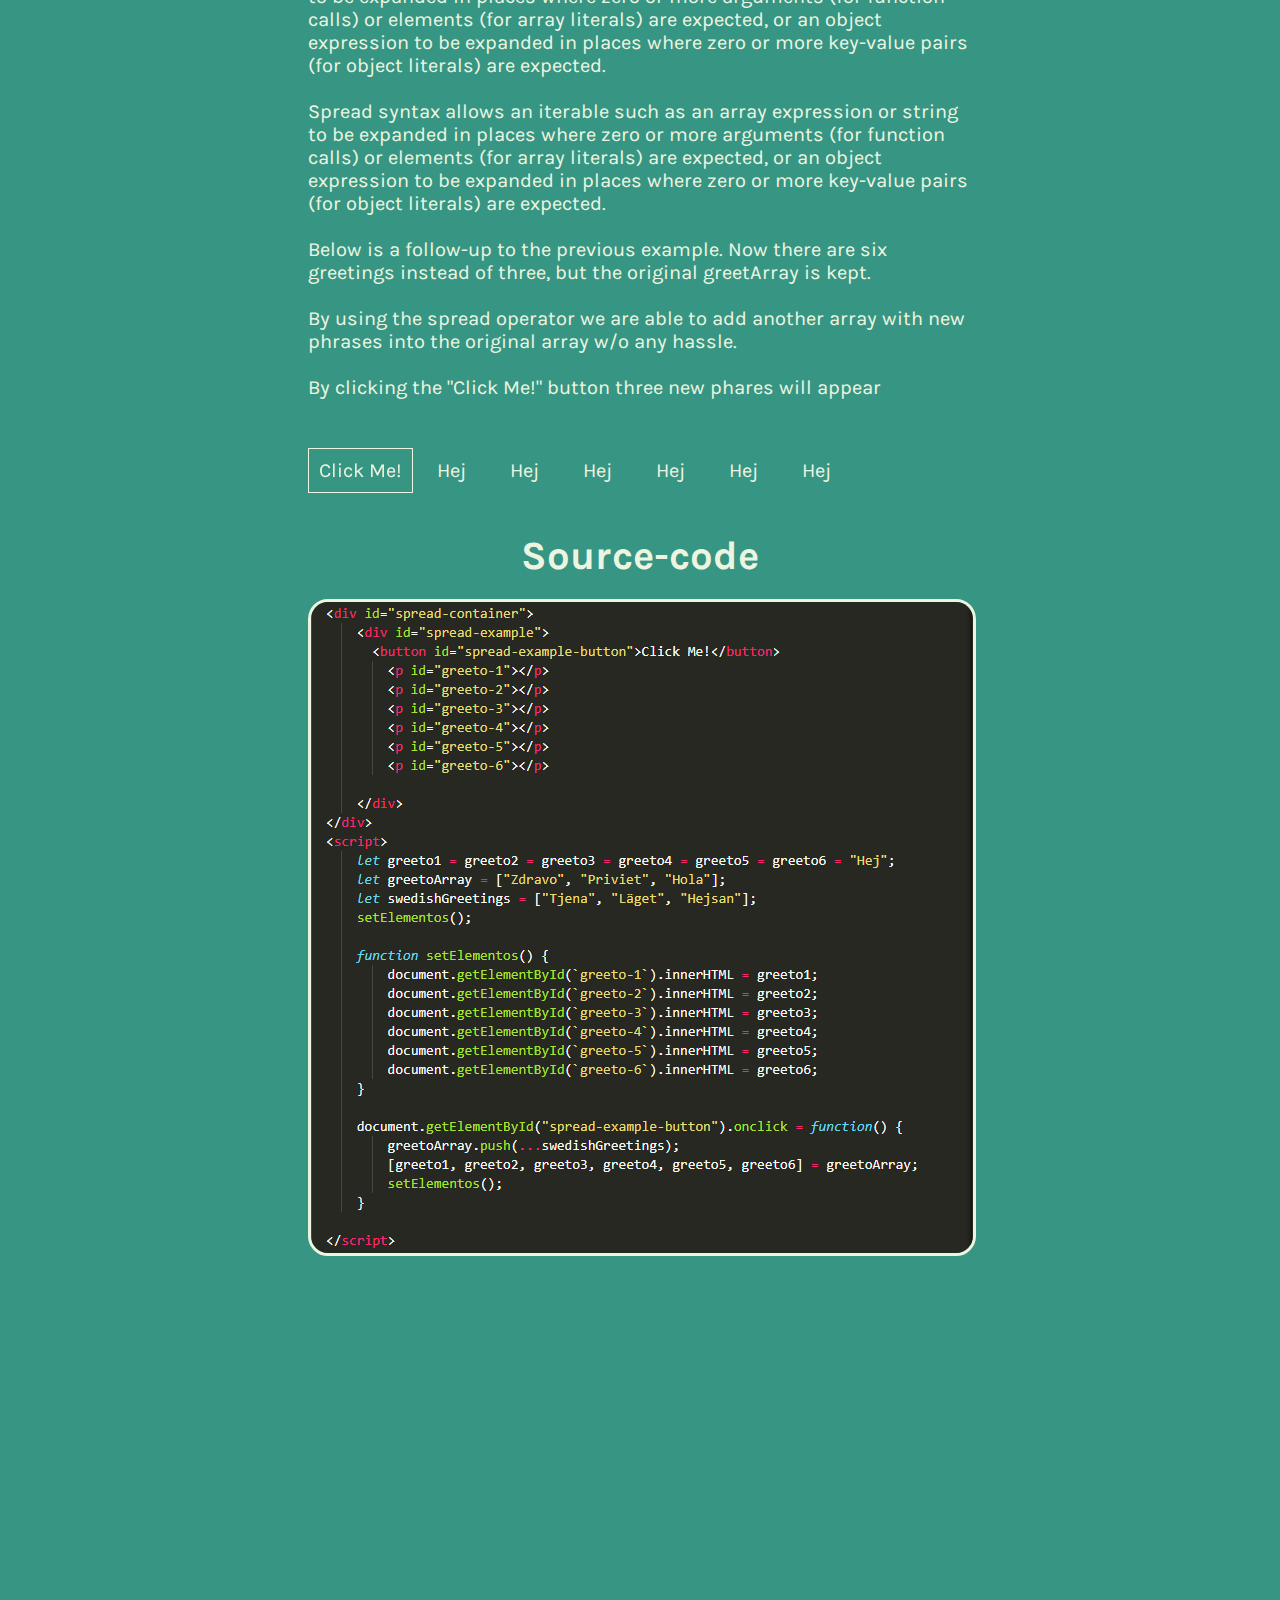
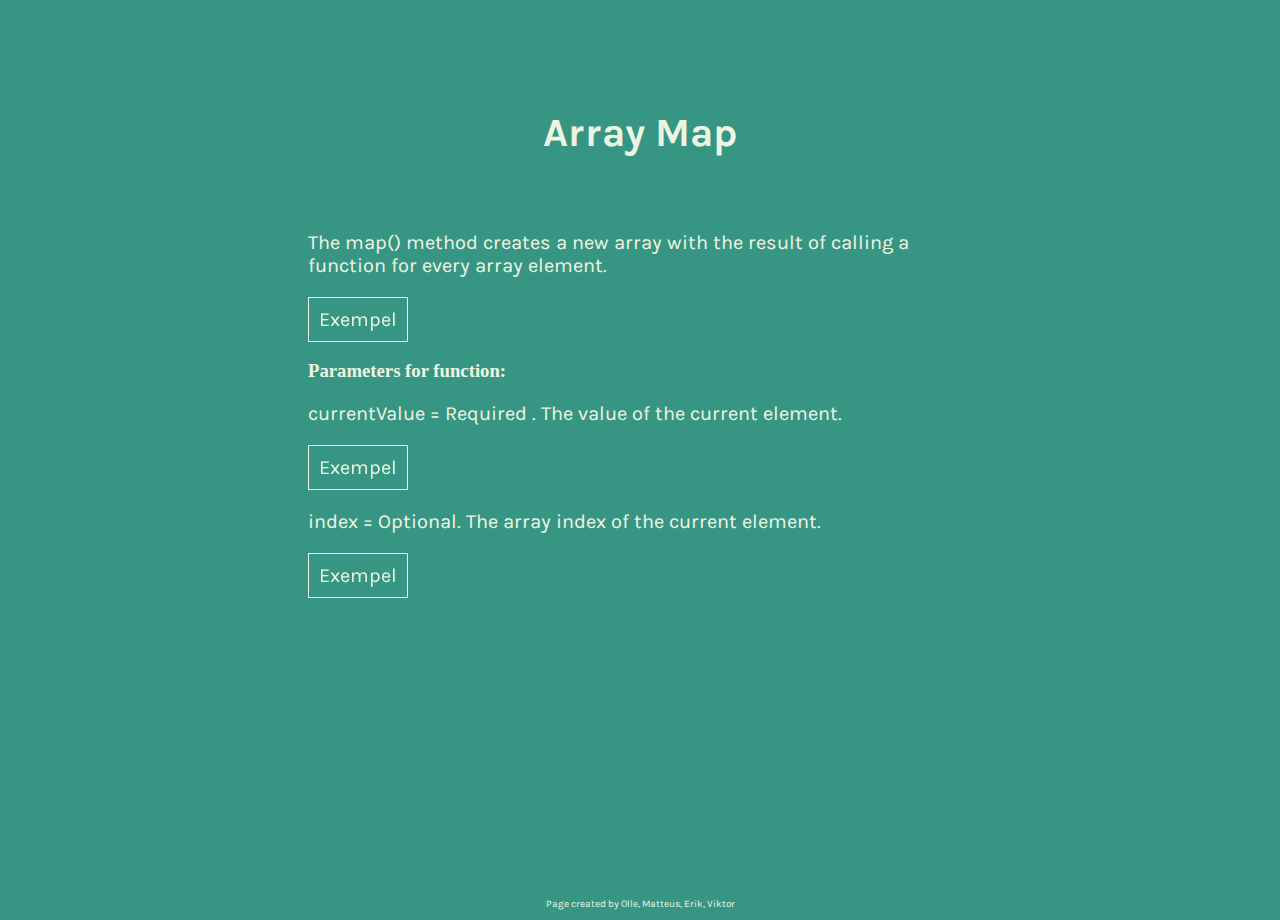
==== commit 2874716c: "Add files via upload" ====
--- a/index.html
+++ b/index.html
@@ -9,7 +9,7 @@
 </head>
 <body>
     <header>
-      <h1>Guide to Arrays</h1>
+      <h1>The Fundamentals Of Arrays</h1>
     </header>
     <div class="container">
 
@@ -33,11 +33,24 @@
                variable) and the name of the array, followed by empty 
                brackets; [ ]
               <br><br>
-              To reach the index of an array element you may use indexOf( ). 
-              This enables you to edit specific values in the array as well 
-              as add new values in specific locations. 
-
           </p>
+
+          <div id="basics-container">
+           
+            <p class="p2">Declare array: <!-- Visa snippet med let array = []; --> </p> <img class="smoll" src="Skärmklipp-array.PNG"><br>
+            <p class="p2">Initziate array: <!-- Visa snippet med let anotherArray = ["java", "is", "boring"]; --></p> <img class="smoll" src="anotherarray.PNG"><br>
+            <p class="p2">Read value (arrays starts at value 0): <!-- Visa snippet med let boringLanguage = anotherArray[0]; --> </p> <img class="smoll" src="boooring.PNG"><br>
+            <p class="p2">Update value in array: <!-- Visa snippet med anotherArray[0] = "css"; --> </p> <img class="smoll" src="another.PNG"><br>
+        </div>
+    
+        <script>
+            let array = [];
+            let anotherArray = ["java", "is", "boring"];
+            // "java"
+            let boringLanguage = anotherArray[0];
+            
+            anotherArray[0] = "css";
+        </script>
         </li>
 
         <li class="Dekonstruering">
@@ -55,7 +68,7 @@
               <br><br>
               All of the variables below are all assigned the same value.
               <br><br>
-              When clicking the "Click Me!" button an array containing 
+              When pressing the "Click Me!" button; an array containing 
               unique values will be destructed and assigned to the aforementioned 
               variables.
           </p>
@@ -125,9 +138,9 @@
               let greeto1 = greeto2 = greeto3 = greeto4 = greeto5 = greeto6 = "Hej";
               let greetoArray = ["Zdravo", "Priviet", "Hola"];
               let swedishGreetings = ["Tjena", "Läget", "Hejsan"];
-              setElements();
+              setElementos();
           
-              function setElements() {
+              function setElementos() {
                   document.getElementById(`greeto-1`).innerHTML = greeto1;
                   document.getElementById(`greeto-2`).innerHTML = greeto2;
                   document.getElementById(`greeto-3`).innerHTML = greeto3;
@@ -139,24 +152,91 @@
               document.getElementById("spread-example-button").onclick = function() {
                   greetoArray.push(...swedishGreetings);
                   [greeto1, greeto2, greeto3, greeto4, greeto5, greeto6] = greetoArray;
-                  setElements();
-              }  
+                  setElementos();
+              }
+                  
           </script>
           <h2>Source-code</h2>
           <img src="Skärmklipp-Spread.PNG"/>
-        </li>
+      
+        </li>
+
 
         <li class="ArrayMap">
           <h2>Array Map</h2>
           <p>
-              The map() method creates a new array with the results of 
-              calling a provided function on every element in the calling 
-              array.
-          </p>
-        </li>
+                The map() method creates a new array with the result of calling a function for every array element.
+            </p>
+            <div class="array_map">
+                <div class="Exempel">
+                    <h3></h3>        
+                    <button onclick="getExempel1()">Exempel</button>
+                    <div class="svar" id="1">
+                        
+                    </div>
+                </div>
+                <div class="Exempel">
+                    <h3>Parameters for function:</h3>
+                    <p>currentValue = Required . The value of the current element.</p>            
+                    <button onclick="getExempel2()">Exempel</button>
+                    <div class="svar" id="2">
+                        
+                    </div>
+                </div>
+                <div class="Exempel">
+                    <p>index = Optional. The array index of the current element.</p>
+        
+                    <button onclick="getExempel3()">Exempel</button>
+                    <div class="svar" id="3">
+                        <script>
+                            let numberArray = [50, 23, 5, 6, 47];
+let newArray = numberArray.map(timesFive)
+
+function timesFive(numbers) {
+    return numbers * 5;
+}
+
+function getExempel1() {
+    document.getElementById("1").innerHTML = newArray;
+}
+
+// Exempel currentValue
+let currentValueArray = [5, 3, 4, 9, 6];
+let callCurrentValue = currentValueArray.map(writeValue)
+
+function writeValue (values) {
+    return values;
+}
+
+function getExempel2() {
+    document.getElementById("2").innerHTML = callCurrentValue;
+}
+
+// Exempel index
+let indexArray = [1, 2, 3, 4, 5];
+let filteredArray = indexArray.map(filter)
+
+function filter (num, index) {
+    if(index < 3) {
+        return num;
+    }
+}
+
+function getExempel3() {
+    document.getElementById("3").innerHTML = filteredArray;
+}
+                        
+                        </script>
+                        
+                    </div>
+                </div>
+            </div>
+        </li>
+
+
       </div>
     <footer>
-        <p>Page created by Erik</p>
+        <p>Page created by Olle, Matteus, Erik, Viktor</p>
     </footer>
 </body>
 </html>--- a/style.css
+++ b/style.css
@@ -30,6 +30,8 @@
     margin-bottom: 100px;
     font-family: Walt;
     color: #edf5e1;
+    letter-spacing: 10px;
+    
 }
 
 li{
@@ -37,7 +39,13 @@
     margin-bottom: 200px;
     padding: 100px;
     margin-left: 200px;
-    margin-right: 200px
+    margin-right: 200px;
+
+    /* border: 3px solid #edf5e1;
+    border-left: transparent;
+    border-right: transparent;
+    border-top: transparent;
+    padding-bottom: 300px; */
 }
 
 li p{
@@ -67,7 +75,7 @@
     padding: 20px;
 }
 
-#destructuring-example-button, #spread-example-button{
+#destructuring-example-button, #spread-example-button, button{
     color:#edf5e1;
     background-color:transparent;
     padding: 10px;
@@ -76,12 +84,19 @@
     font-size: 20px;
     transition: .5s;
     outline: none;
+    transform: translateZ(0);
+   
 }
 
-#destructuring-example-button:hover, #spread-example-button:hover{
-transform: scale(1.1);
+
+
+#destructuring-example-button:hover, #spread-example-button:hover, button:hover{
+transform: scale(1.1) translateZ(0);
 transition: .5s;
 cursor: pointer;
+-webkit-font-smoothing: subpixel-antialiased;
+backface-visibility: hidden;
+
 }
 
 img{
@@ -95,8 +110,18 @@
 
 li h2:nth-of-type(2){
     margin-bottom: 10px;
-    margin-top: 100px;
+    margin-top: 10px;
+}
+
+.smoll{
+    display: inline-block;
+    margin-bottom: 0;
+}
+
+.p2{
+    display: inline-block;
+    margin-top: 10px;
+  
 }
 
 
-
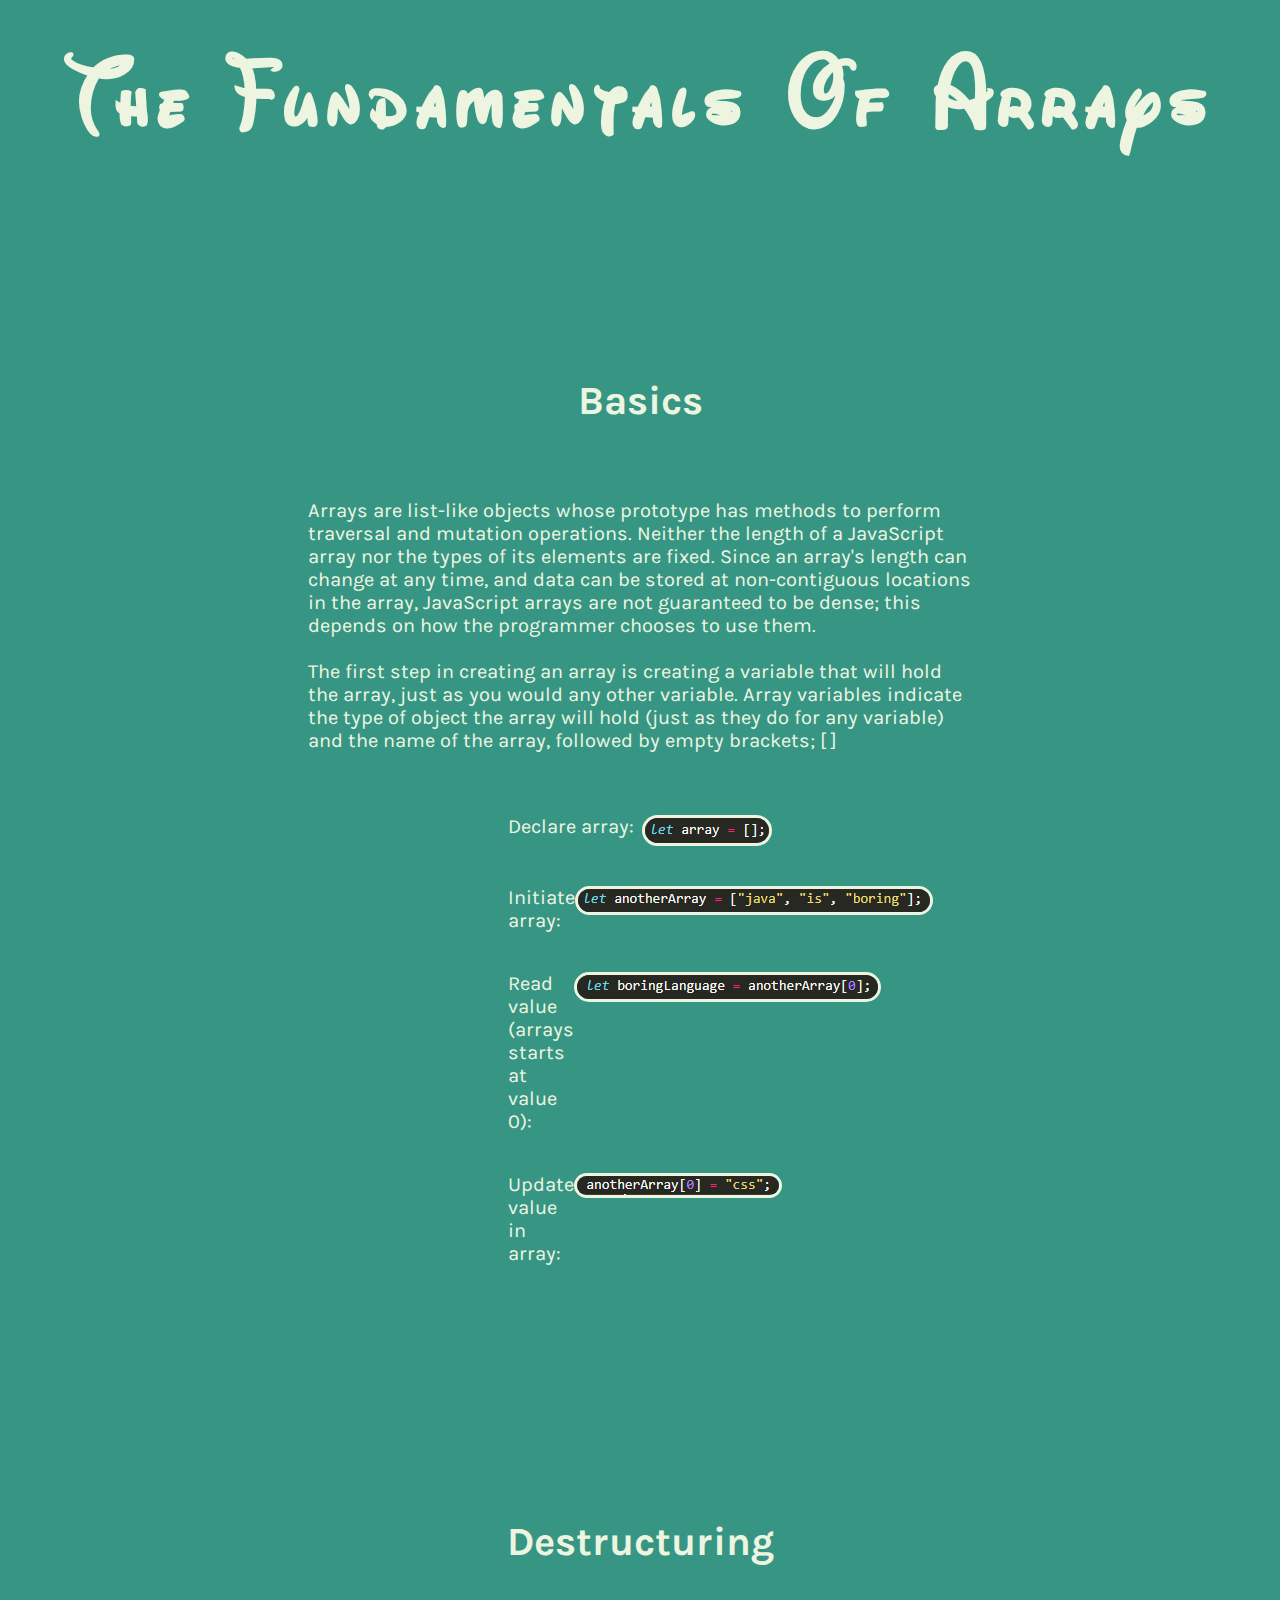
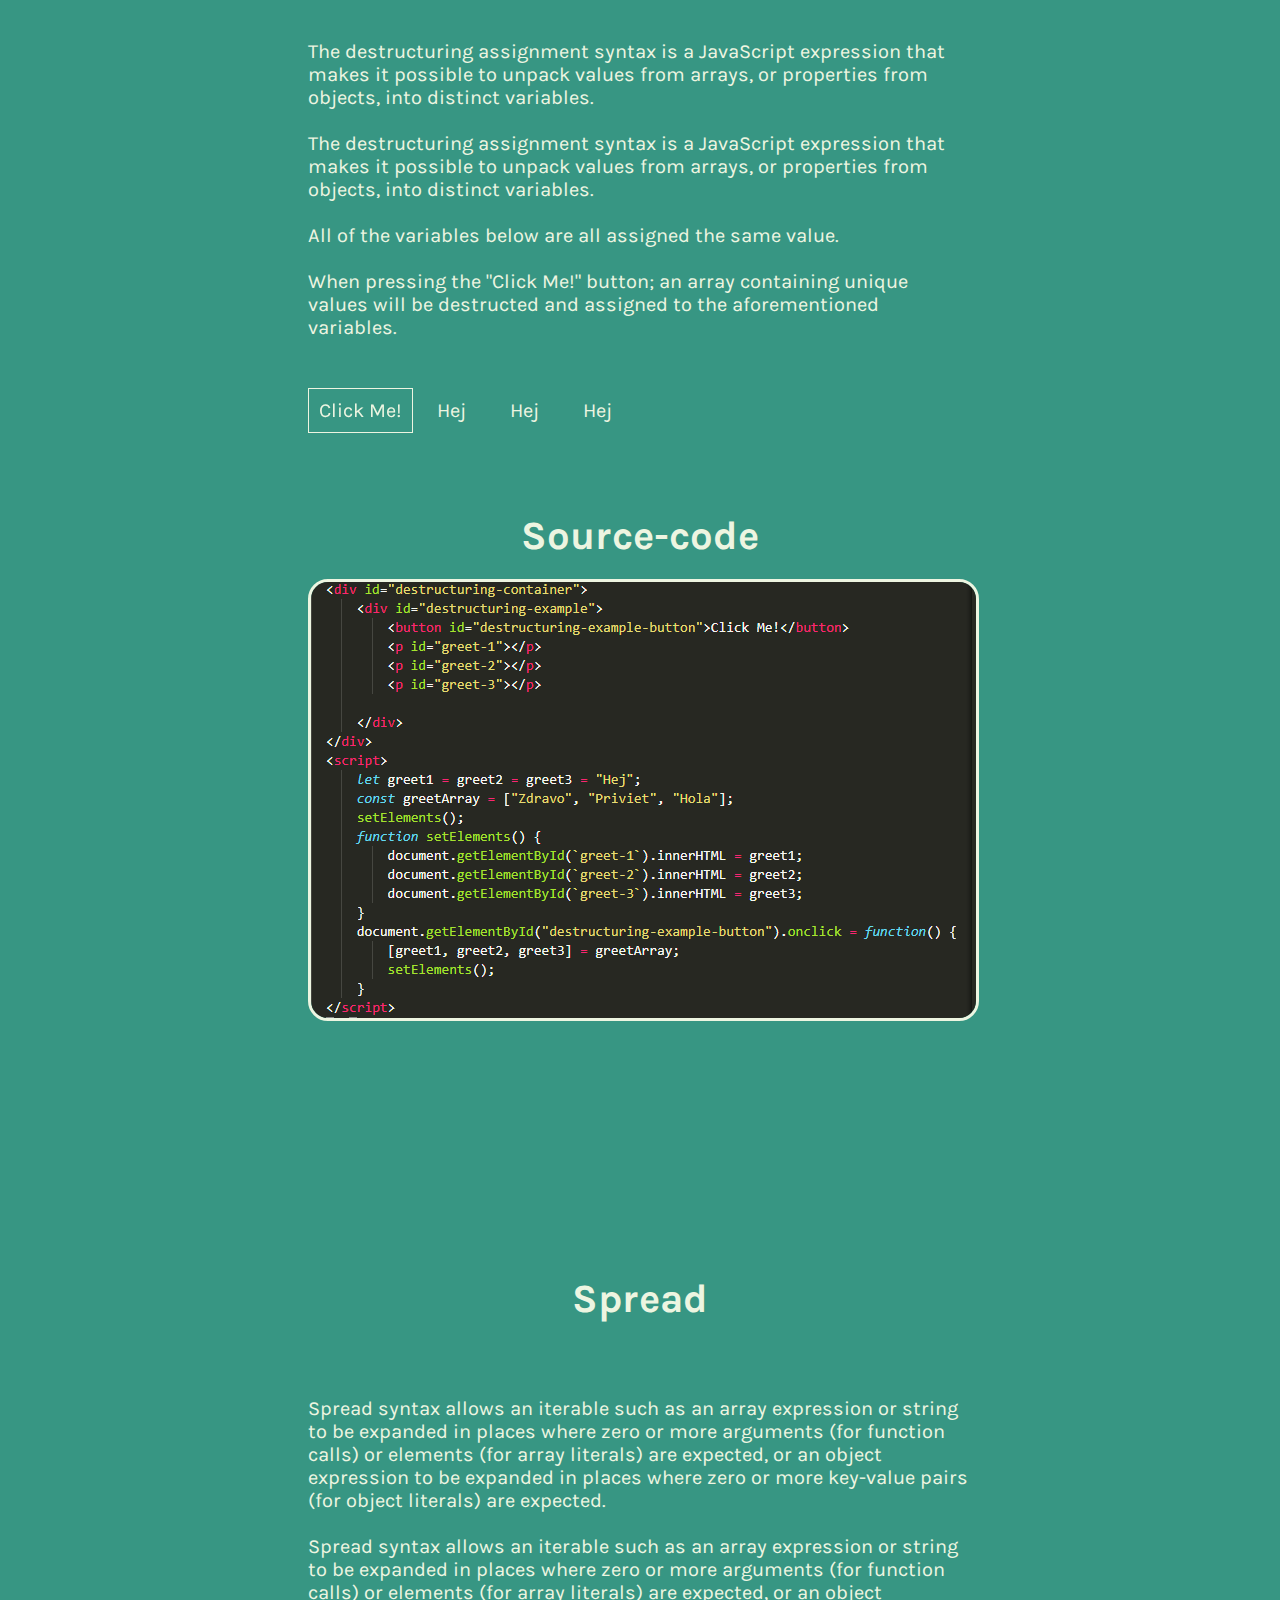
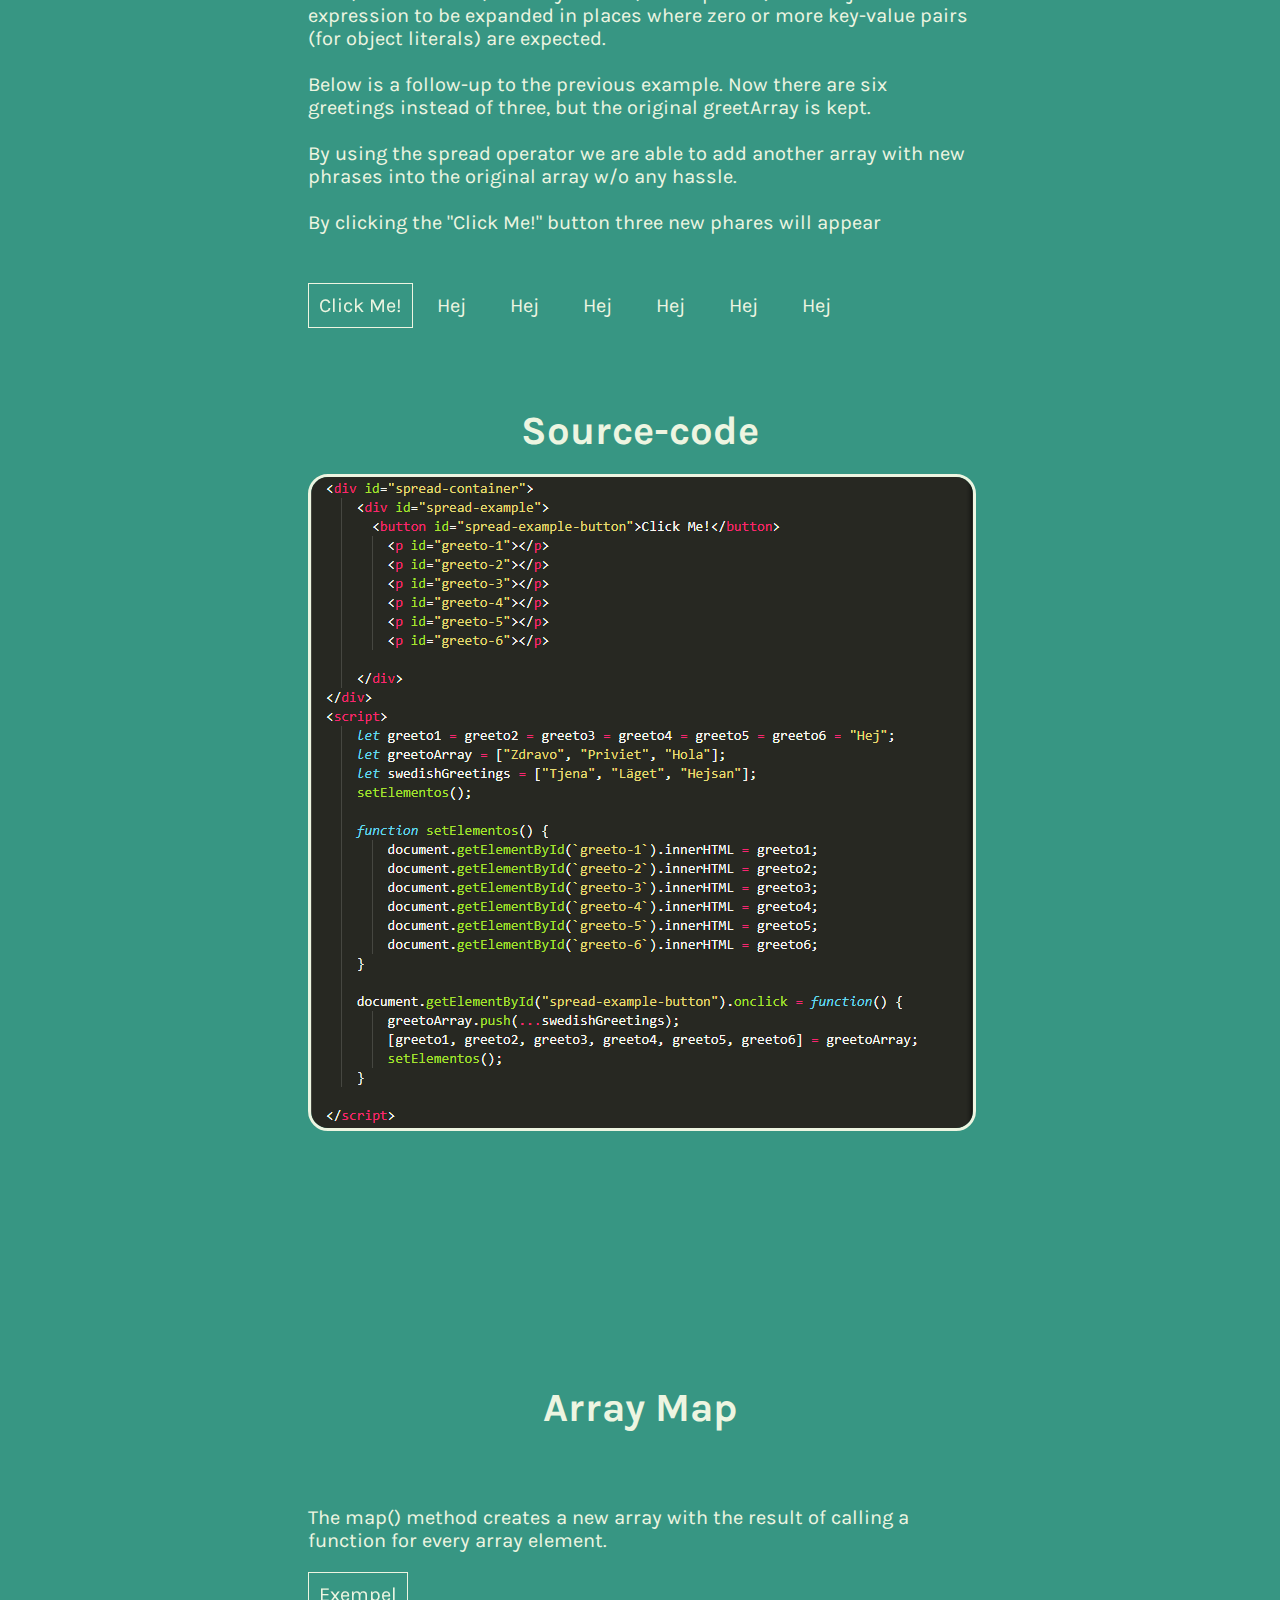
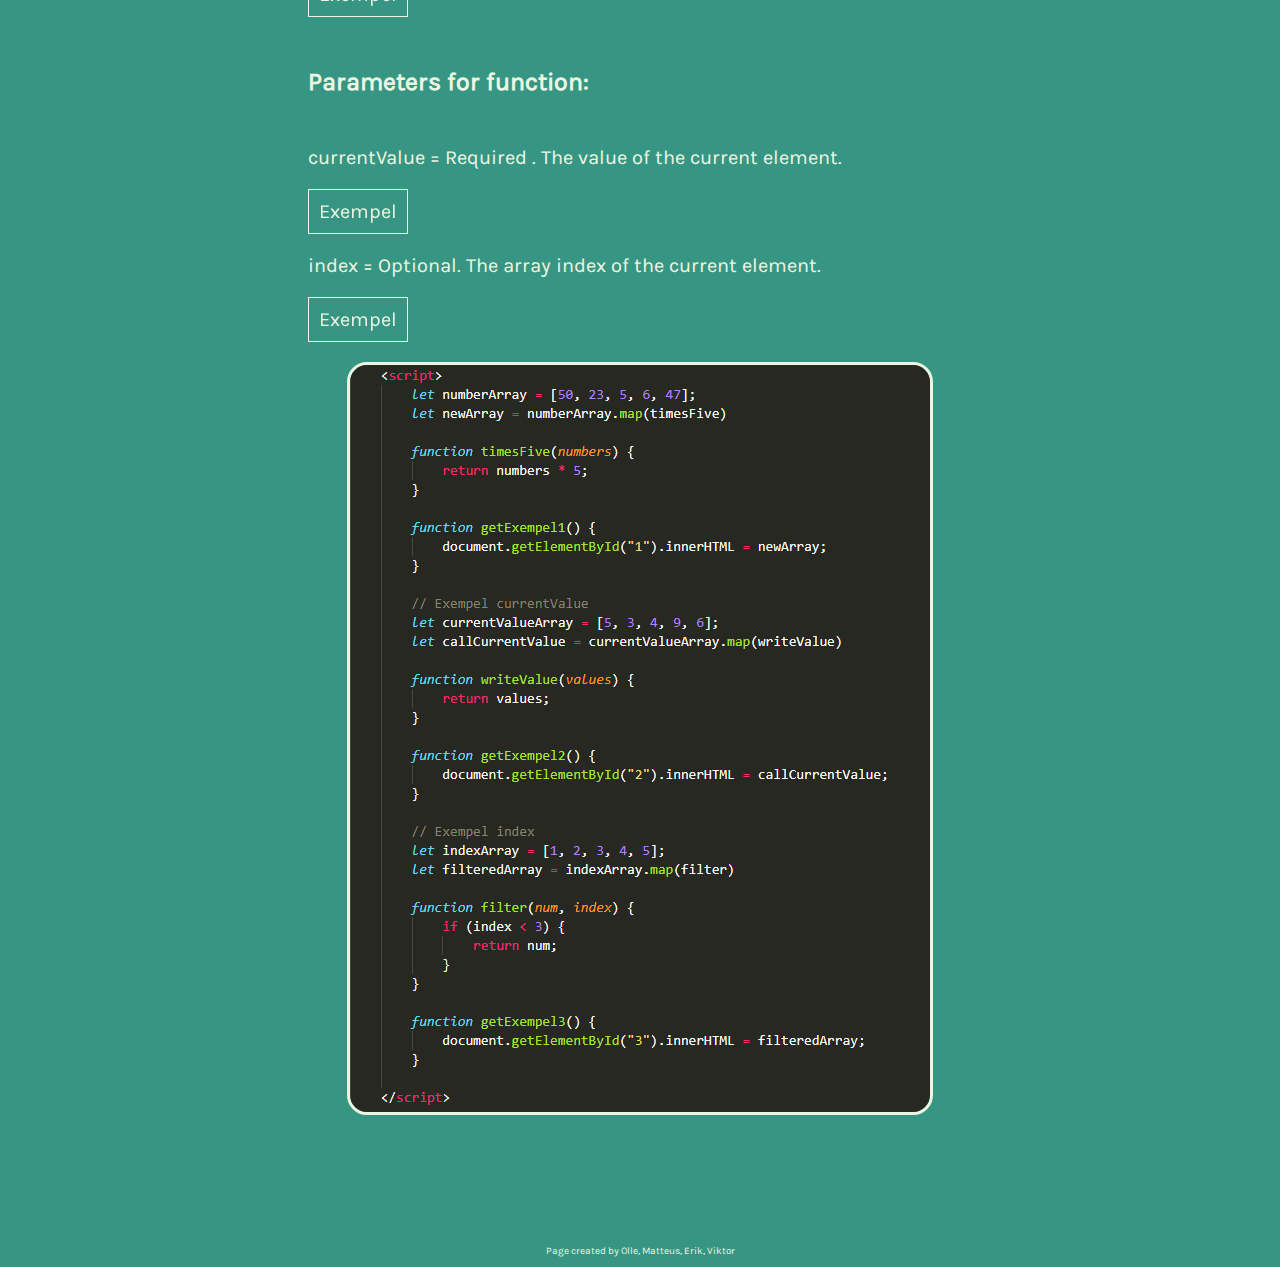
==== commit 27757359: "Add files via upload" ====
--- a/index.html
+++ b/index.html
@@ -1,5 +1,6 @@
 <!DOCTYPE html>
 <html lang="en">
+
 <head>
     <meta charset="UTF-8">
     <meta name="viewport" content="width=device-width, initial-scale=1.0">
@@ -7,236 +8,258 @@
     <link rel="stylesheet" href="style.css">
     <title>Arrayuppg</title>
 </head>
+
 <body>
     <header>
-      <h1>The Fundamentals Of Arrays</h1>
+        <h1>The Fundamentals Of Arrays</h1>
     </header>
     <div class="container">
 
         <li class="Grunder">
-          <h2>Basics</h2>
-          <p>
-              Arrays are list-like objects whose prototype 
-              has methods to perform traversal and mutation 
-              operations. Neither the length of a JavaScript 
-              array nor the types of its elements are fixed. 
-              Since an array's length can change at any time, 
-              and data can be stored at non-contiguous locations
-               in the array, JavaScript arrays are not guaranteed 
-               to be dense; this depends on how the programmer 
-               chooses to use them.
-               <br><br>
-               The first step in creating an array is creating a 
-               variable that will hold the array, just as you would 
-               any other variable. Array variables indicate the type 
-               of object the array will hold (just as they do for any 
-               variable) and the name of the array, followed by empty 
-               brackets; [ ]
-              <br><br>
-          </p>
-
-          <div id="basics-container">
-           
-            <p class="p2">Declare array: <!-- Visa snippet med let array = []; --> </p> <img class="smoll" src="Skärmklipp-array.PNG"><br>
-            <p class="p2">Initziate array: <!-- Visa snippet med let anotherArray = ["java", "is", "boring"]; --></p> <img class="smoll" src="anotherarray.PNG"><br>
-            <p class="p2">Read value (arrays starts at value 0): <!-- Visa snippet med let boringLanguage = anotherArray[0]; --> </p> <img class="smoll" src="boooring.PNG"><br>
-            <p class="p2">Update value in array: <!-- Visa snippet med anotherArray[0] = "css"; --> </p> <img class="smoll" src="another.PNG"><br>
-        </div>
-    
-        <script>
-            let array = [];
-            let anotherArray = ["java", "is", "boring"];
-            // "java"
-            let boringLanguage = anotherArray[0];
-            
-            anotherArray[0] = "css";
-        </script>
+            <h2>Basics</h2>
+            <p>
+                Arrays are list-like objects whose prototype
+                has methods to perform traversal and mutation
+                operations. Neither the length of a JavaScript
+                array nor the types of its elements are fixed.
+                Since an array's length can change at any time,
+                and data can be stored at non-contiguous locations
+                in the array, JavaScript arrays are not guaranteed
+                to be dense; this depends on how the programmer
+                chooses to use them.
+                <br><br>
+                The first step in creating an array is creating a
+                variable that will hold the array, just as you would
+                any other variable. Array variables indicate the type
+                of object the array will hold (just as they do for any
+                variable) and the name of the array, followed by empty
+                brackets; [ ]
+                <br><br>
+            </p>
+
+            <div id="basics-container">
+
+                <div class="Wrap">
+                <p class="p2">Declare array:
+                    <!-- Visa snippet med let array = []; -->
+                </p> <img class="smoll" src="Skärmklipp-array.PNG">
+                </div>
+
+                <div class="Wrap">
+                <p class="p2">Initiate array:
+                    <!-- Visa snippet med let anotherArray = ["java", "is", "boring"]; -->
+                </p> <img class="smoll" src="anotherarray.PNG">
+                </div>
+                <div class="Wrap">
+                <p class="p2">Read value (arrays starts at value 0):
+                    <!-- Visa snippet med let boringLanguage = anotherArray[0]; -->
+                </p> <img class="smoll" src="boooring.PNG">
+                </div>
+
+                <div class="Wrap">
+                <p class="p2">Update value in array:
+                    <!-- Visa snippet med anotherArray[0] = "css"; -->
+                </p> <img class="smoll" src="another.PNG">
+                </div>
+
+            </div>
+
+            <script>
+                let array = [];
+                let anotherArray = ["java", "is", "boring"];
+                // "java"
+                let boringLanguage = anotherArray[0];
+
+                anotherArray[0] = "css";
+            </script>
         </li>
 
         <li class="Dekonstruering">
-          <h2>Destructuring</h2>
-          <p> 
-              The destructuring assignment syntax is a 
-              JavaScript expression that makes it possible to 
-              unpack values from arrays, or properties from objects, 
-              into distinct variables.
-              <br><br>
-              The destructuring assignment syntax is a JavaScript 
-              expression that makes it possible to unpack values 
-              from arrays, or properties from objects, into distinct 
-              variables.
-              <br><br>
-              All of the variables below are all assigned the same value.
-              <br><br>
-              When pressing the "Click Me!" button; an array containing 
-              unique values will be destructed and assigned to the aforementioned 
-              variables.
-          </p>
-          <div id="destructuring-container">
-              <div id="destructuring-example">
-                  <button id="destructuring-example-button">Click Me!</button>
-                  <p id="greet-1"></p>
-                  <p id="greet-2"></p>
-                  <p id="greet-3"></p>
-                  
-              </div>
-          </div>
-          <script>
-              let greet1 = greet2 = greet3 = "Hej";
-              const greetArray = ["Zdravo", "Priviet", "Hola"];
-              setElements();
-              function setElements() {
-                  document.getElementById(`greet-1`).innerHTML = greet1;
-                  document.getElementById(`greet-2`).innerHTML = greet2;
-                  document.getElementById(`greet-3`).innerHTML = greet3;
-              }
-              document.getElementById("destructuring-example-button").onclick = function() {
-                  [greet1, greet2, greet3] = greetArray;
-                  setElements();
-              }
-          </script>
-          <h2>Source-code</h2>
-          <img src="Skärmklipp-destructuring.PNG"/>
+            <h2>Destructuring</h2>
+            <p>
+                The destructuring assignment syntax is a
+                JavaScript expression that makes it possible to
+                unpack values from arrays, or properties from objects,
+                into distinct variables.
+                <br><br>
+                The destructuring assignment syntax is a JavaScript
+                expression that makes it possible to unpack values
+                from arrays, or properties from objects, into distinct
+                variables.
+                <br><br>
+                All of the variables below are all assigned the same value.
+                <br><br>
+                When pressing the "Click Me!" button; an array containing
+                unique values will be destructed and assigned to the aforementioned
+                variables.
+            </p>
+            <div id="destructuring-container">
+                <div id="destructuring-example">
+                    <button id="destructuring-example-button">Click Me!</button>
+                    <p id="greet-1"></p>
+                    <p id="greet-2"></p>
+                    <p id="greet-3"></p>
+
+                </div>
+            </div>
+            <script>
+                let greet1 = greet2 = greet3 = "Hej";
+                const greetArray = ["Zdravo", "Priviet", "Hola"];
+                setElements();
+                function setElements() {
+                    document.getElementById(`greet-1`).innerHTML = greet1;
+                    document.getElementById(`greet-2`).innerHTML = greet2;
+                    document.getElementById(`greet-3`).innerHTML = greet3;
+                }
+                document.getElementById("destructuring-example-button").onclick = function () {
+                    [greet1, greet2, greet3] = greetArray;
+                    setElements();
+                }
+            </script>
+            <h2>Source-code</h2>
+            <img src="Skärmklipp-destructuring.PNG" />
         </li>
 
         <li class="Spread">
-          <h2>Spread</h2>
-          <p>
-              Spread syntax allows an iterable such as an array expression 
-              or string to be expanded in places where zero or more arguments 
-              (for function calls) or elements (for array literals) are expected, 
-              or an object expression to be expanded in places where zero or more 
-              key-value pairs (for object literals) are expected.
-              <br><br>
-              Spread syntax allows an iterable such as an array expression or 
-              string to be expanded in places where zero or more arguments (for 
-              function calls) or elements (for array literals) are expected, or 
-              an object expression to be expanded in places where zero or more 
-              key-value pairs (for object literals) are expected.
-              <br><br>
-              Below is a follow-up to the previous example. Now there are six 
-              greetings instead of three, but the original greetArray is kept.
-              <br><br>
-              By using the spread operator we are able to add another array 
-              with new phrases into the original array w/o any hassle.
-              <br><br>
-              By clicking the "Click Me!" button three new phares will appear
-          </p>
-          <div id="spread-container">
-              <div id="spread-example">
-                <button id="spread-example-button">Click Me!</button>
-                  <p id="greeto-1"></p>
-                  <p id="greeto-2"></p>
-                  <p id="greeto-3"></p>
-                  <p id="greeto-4"></p>
-                  <p id="greeto-5"></p>
-                  <p id="greeto-6"></p>
-                  
-              </div>
-          </div>
-          <script>
-              let greeto1 = greeto2 = greeto3 = greeto4 = greeto5 = greeto6 = "Hej";
-              let greetoArray = ["Zdravo", "Priviet", "Hola"];
-              let swedishGreetings = ["Tjena", "Läget", "Hejsan"];
-              setElementos();
-          
-              function setElementos() {
-                  document.getElementById(`greeto-1`).innerHTML = greeto1;
-                  document.getElementById(`greeto-2`).innerHTML = greeto2;
-                  document.getElementById(`greeto-3`).innerHTML = greeto3;
-                  document.getElementById(`greeto-4`).innerHTML = greeto4;
-                  document.getElementById(`greeto-5`).innerHTML = greeto5;
-                  document.getElementById(`greeto-6`).innerHTML = greeto6;
-              }
-          
-              document.getElementById("spread-example-button").onclick = function() {
-                  greetoArray.push(...swedishGreetings);
-                  [greeto1, greeto2, greeto3, greeto4, greeto5, greeto6] = greetoArray;
-                  setElementos();
-              }
-                  
-          </script>
-          <h2>Source-code</h2>
-          <img src="Skärmklipp-Spread.PNG"/>
-      
+            <h2>Spread</h2>
+            <p>
+                Spread syntax allows an iterable such as an array expression
+                or string to be expanded in places where zero or more arguments
+                (for function calls) or elements (for array literals) are expected,
+                or an object expression to be expanded in places where zero or more
+                key-value pairs (for object literals) are expected.
+                <br><br>
+                Spread syntax allows an iterable such as an array expression or
+                string to be expanded in places where zero or more arguments (for
+                function calls) or elements (for array literals) are expected, or
+                an object expression to be expanded in places where zero or more
+                key-value pairs (for object literals) are expected.
+                <br><br>
+                Below is a follow-up to the previous example. Now there are six
+                greetings instead of three, but the original greetArray is kept.
+                <br><br>
+                By using the spread operator we are able to add another array
+                with new phrases into the original array w/o any hassle.
+                <br><br>
+                By clicking the "Click Me!" button three new phares will appear
+            </p>
+            <div id="spread-container">
+                <div id="spread-example">
+                    <button id="spread-example-button">Click Me!</button>
+                    <p id="greeto-1"></p>
+                    <p id="greeto-2"></p>
+                    <p id="greeto-3"></p>
+                    <p id="greeto-4"></p>
+                    <p id="greeto-5"></p>
+                    <p id="greeto-6"></p>
+
+                </div>
+            </div>
+            <script>
+                let greeto1 = greeto2 = greeto3 = greeto4 = greeto5 = greeto6 = "Hej";
+                let greetoArray = ["Zdravo", "Priviet", "Hola"];
+                let swedishGreetings = ["Tjena", "Läget", "Hejsan"];
+                setElementos();
+
+                function setElementos() {
+                    document.getElementById(`greeto-1`).innerHTML = greeto1;
+                    document.getElementById(`greeto-2`).innerHTML = greeto2;
+                    document.getElementById(`greeto-3`).innerHTML = greeto3;
+                    document.getElementById(`greeto-4`).innerHTML = greeto4;
+                    document.getElementById(`greeto-5`).innerHTML = greeto5;
+                    document.getElementById(`greeto-6`).innerHTML = greeto6;
+                }
+
+                document.getElementById("spread-example-button").onclick = function () {
+                    greetoArray.push(...swedishGreetings);
+                    [greeto1, greeto2, greeto3, greeto4, greeto5, greeto6] = greetoArray;
+                    setElementos();
+                }
+
+            </script>
+            <h2>Source-code</h2>
+            <img src="Skärmklipp-Spread.PNG" />
+
         </li>
 
 
         <li class="ArrayMap">
-          <h2>Array Map</h2>
-          <p>
+            <h2>Array Map</h2>
+            <p>
                 The map() method creates a new array with the result of calling a function for every array element.
             </p>
             <div class="array_map">
                 <div class="Exempel">
-                    <h3></h3>        
                     <button onclick="getExempel1()">Exempel</button>
-                    <div class="svar" id="1">
-                        
-                    </div>
+                    <p class="svar" id="1">
+
+                    </p>
                 </div>
                 <div class="Exempel">
                     <h3>Parameters for function:</h3>
-                    <p>currentValue = Required . The value of the current element.</p>            
+                    <p>currentValue = Required . The value of the current element.</p>
                     <button onclick="getExempel2()">Exempel</button>
-                    <div class="svar" id="2">
-                        
-                    </div>
+                    <p class="svar" id="2">
+
+                    </p>
                 </div>
                 <div class="Exempel">
                     <p>index = Optional. The array index of the current element.</p>
-        
+
                     <button onclick="getExempel3()">Exempel</button>
-                    <div class="svar" id="3">
+                    <p class="svar" id="3">
+                        </p>
                         <script>
                             let numberArray = [50, 23, 5, 6, 47];
-let newArray = numberArray.map(timesFive)
-
-function timesFive(numbers) {
-    return numbers * 5;
-}
-
-function getExempel1() {
-    document.getElementById("1").innerHTML = newArray;
-}
-
-// Exempel currentValue
-let currentValueArray = [5, 3, 4, 9, 6];
-let callCurrentValue = currentValueArray.map(writeValue)
-
-function writeValue (values) {
-    return values;
-}
-
-function getExempel2() {
-    document.getElementById("2").innerHTML = callCurrentValue;
-}
-
-// Exempel index
-let indexArray = [1, 2, 3, 4, 5];
-let filteredArray = indexArray.map(filter)
-
-function filter (num, index) {
-    if(index < 3) {
-        return num;
-    }
-}
-
-function getExempel3() {
-    document.getElementById("3").innerHTML = filteredArray;
-}
-                        
+                            let newArray = numberArray.map(timesFive)
+
+                            function timesFive(numbers) {
+                                return numbers * 5;
+                            }
+
+                            function getExempel1() {
+                                document.getElementById("1").innerHTML = newArray;
+                            }
+
+                            // Exempel currentValue
+                            let currentValueArray = [5, 3, 4, 9, 6];
+                            let callCurrentValue = currentValueArray.map(writeValue)
+
+                            function writeValue(values) {
+                                return values;
+                            }
+
+                            function getExempel2() {
+                                document.getElementById("2").innerHTML = callCurrentValue;
+                            }
+
+                            // Exempel index
+                            let indexArray = [1, 2, 3, 4, 5];
+                            let filteredArray = indexArray.map(filter)
+
+                            function filter(num, index) {
+                                if (index < 3) {
+                                    return num;
+                                }
+                            }
+
+                            function getExempel3() {
+                                document.getElementById("3").innerHTML = filteredArray;
+                            }
+
                         </script>
-                        
+                            <img src="Gurken.PNG"/>
                     </div>
-                </div>
-            </div>
-        </li>
-
-
-      </div>
+                    
+                </div>
+            </div>
+        </li>
+
+
+    </div>
     <footer>
         <p>Page created by Olle, Matteus, Erik, Viktor</p>
     </footer>
 </body>
+
 </html>--- a/style.css
+++ b/style.css
@@ -34,9 +34,10 @@
     
 }
 
+
 li{
     list-style: none;
-    margin-bottom: 200px;
+    margin-bottom: 0px;
     padding: 100px;
     margin-left: 200px;
     margin-right: 200px;
@@ -109,19 +110,45 @@
 }
 
 li h2:nth-of-type(2){
-    margin-bottom: 10px;
-    margin-top: 10px;
+    margin-bottom: 20px;
+    margin-top: 50px;
 }
 
 .smoll{
-    display: inline-block;
-    margin-bottom: 0;
+    margin-right: 200px;
+
 }
 
 .p2{
+    margin-left: 200px;
+}
+
+h3{
+    font-family: karla;
+    font-size: 25px;
+    margin-top: 50px;
+    margin-bottom: 50px;
+}
+
+.Wrap{
+    display: grid;
+    grid-template-columns: auto auto;
+
+}
+
+#svar{
     display: inline-block;
-    margin-top: 10px;
-  
+}
+
+img:last-of-type{
+
+}
+
+#array_map{ 
+display: grid;
+grid-template-columns: 100px auto ;
+background-color: green;
 }
 
 
+
